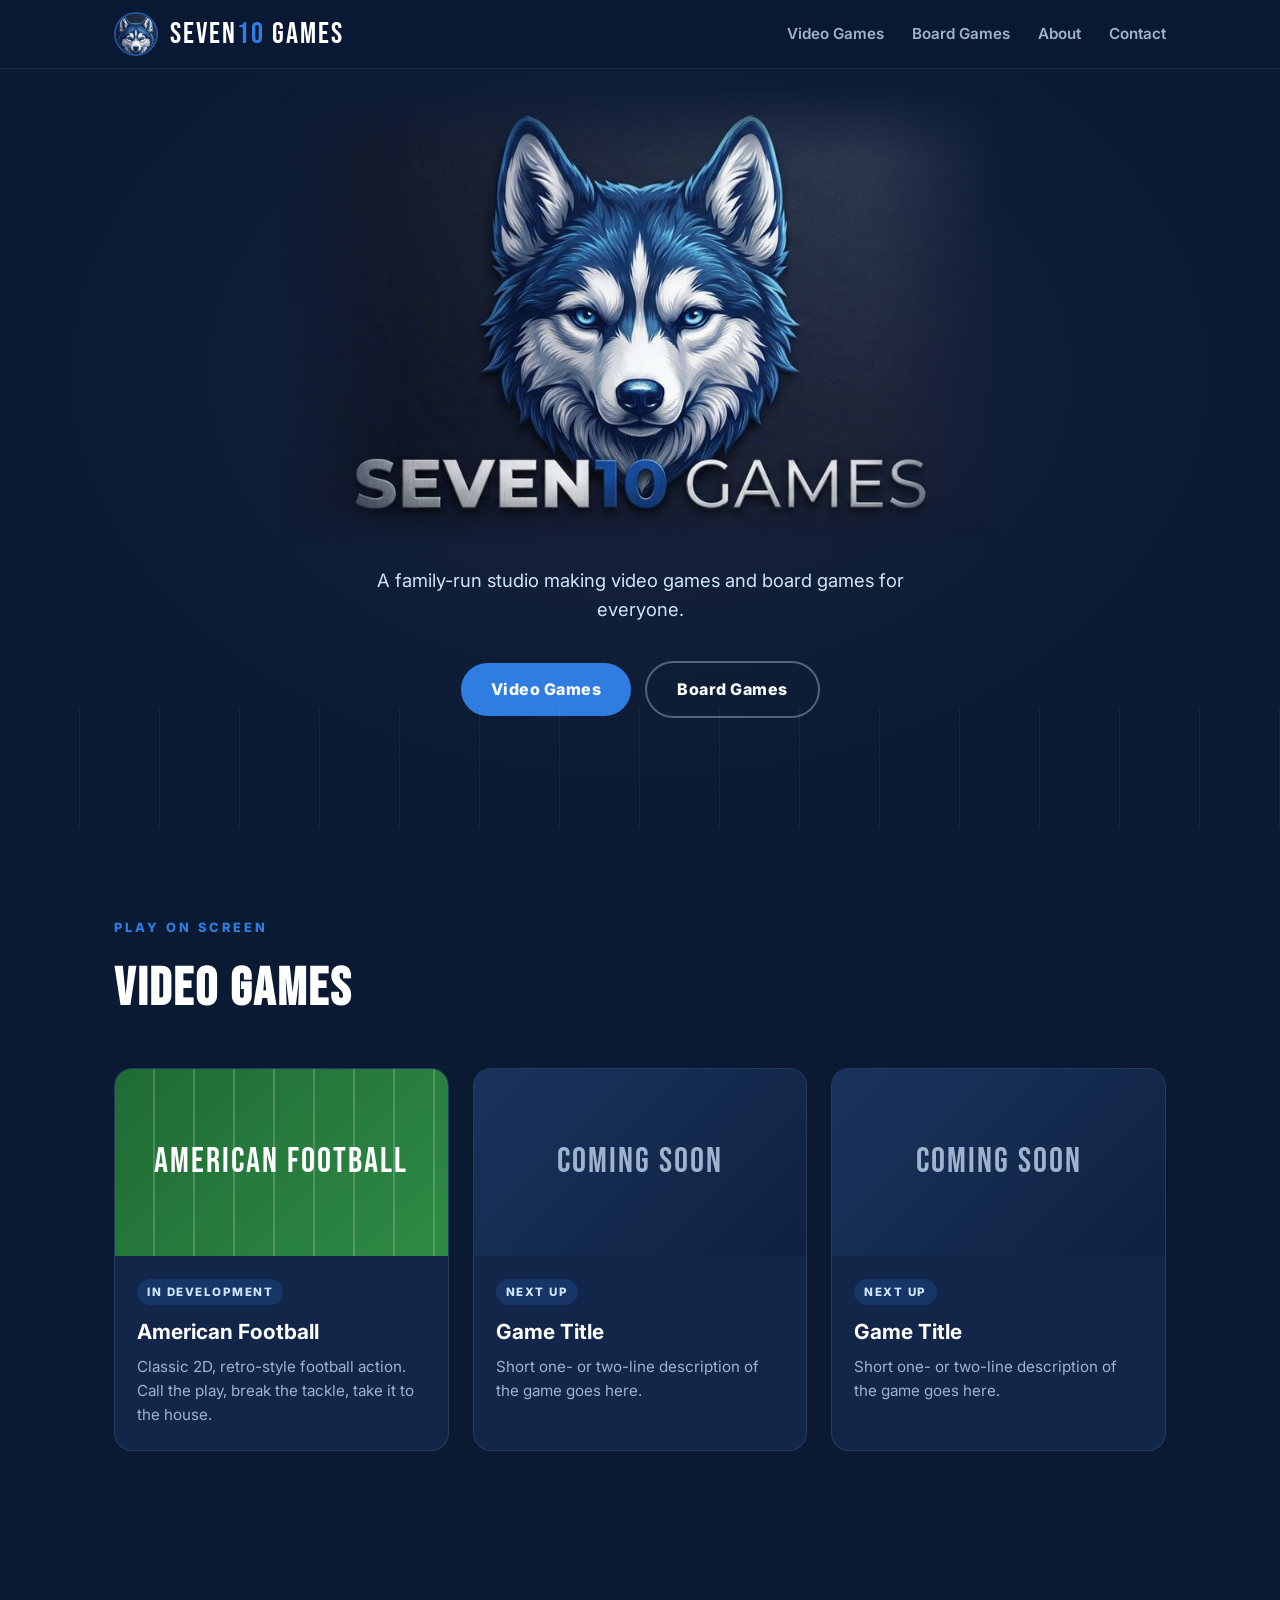
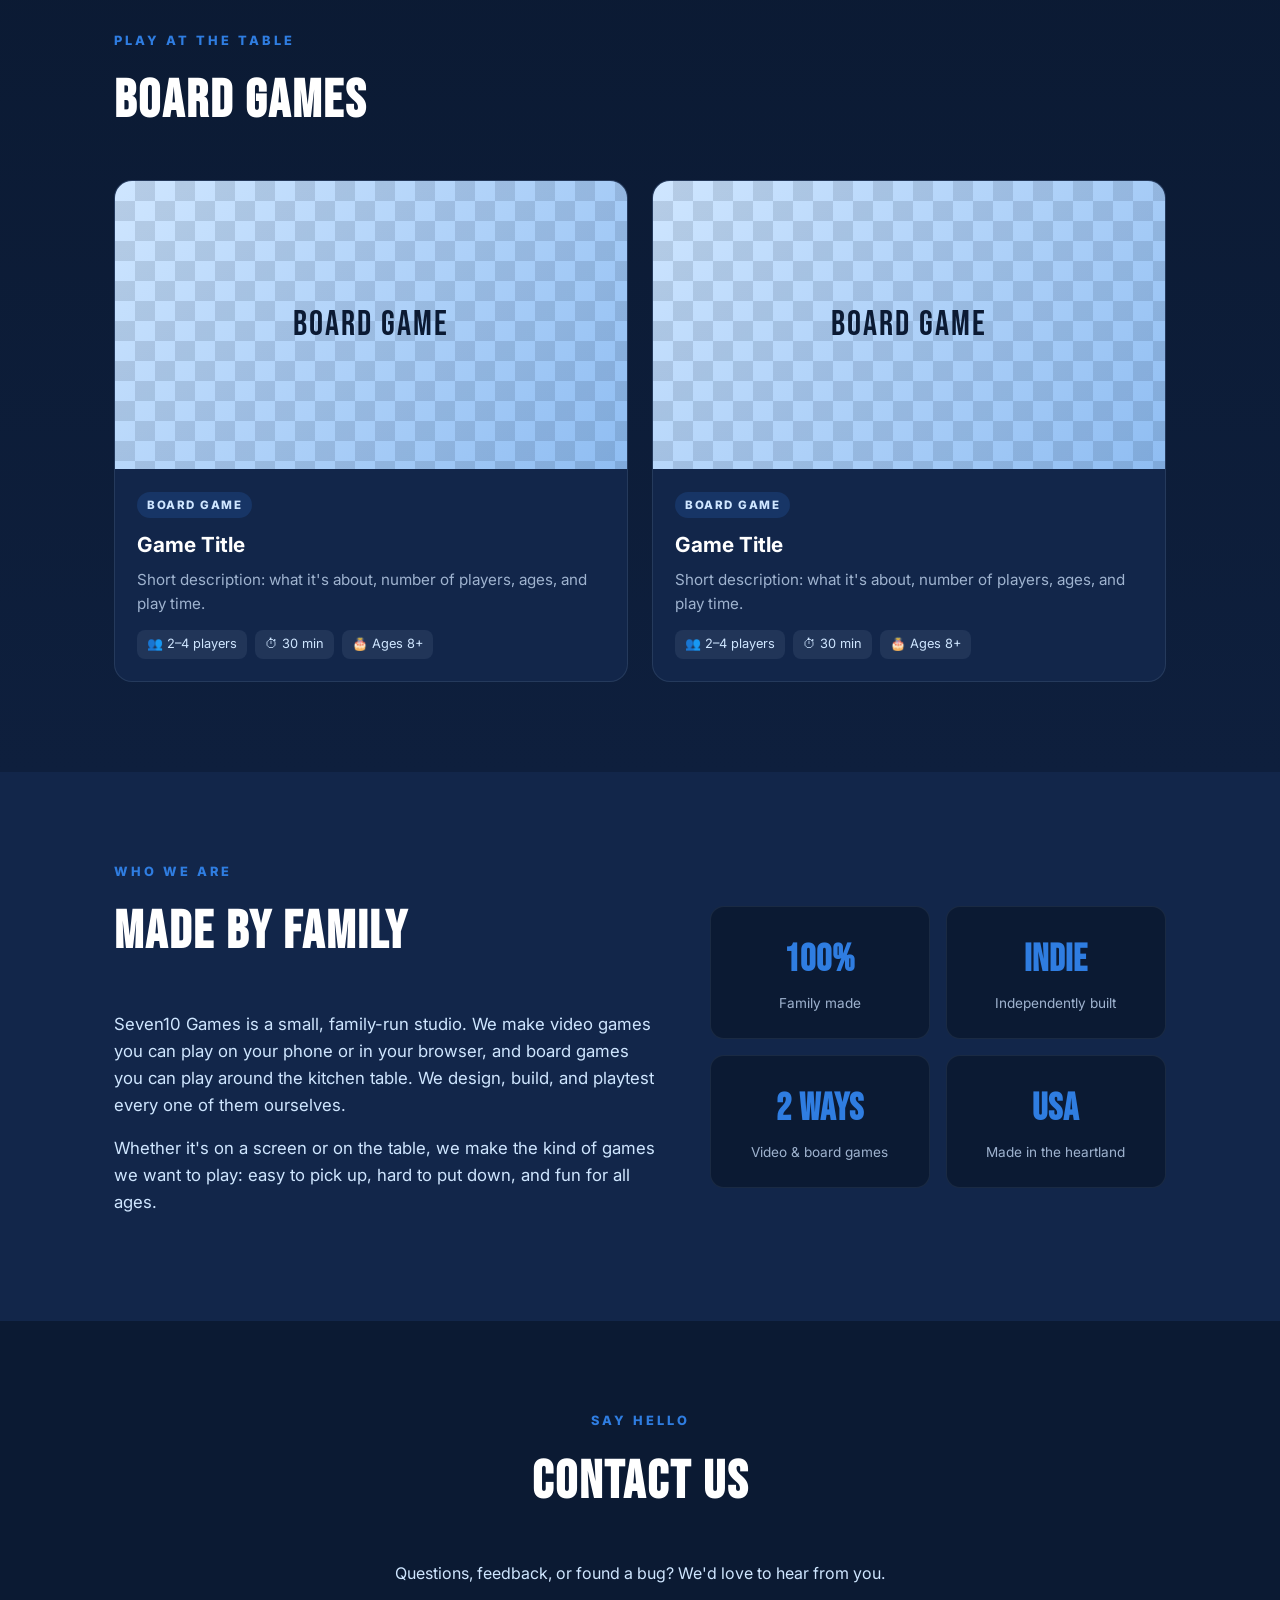
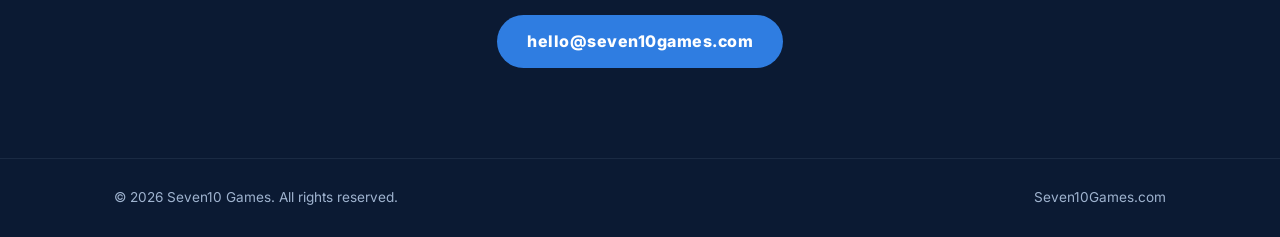
==== index.html @ 485b5476 "Add files via upload" ====
<!DOCTYPE html>
<html lang="en">
<head>
<meta charset="UTF-8">
<meta name="viewport" content="width=device-width, initial-scale=1.0">
<title>Seven10 Games — Family-Made Video Games &amp; Board Games</title>
<meta name="description" content="Seven10 Games is a family-run studio making video games and board games. Play our games and follow what we're building next.">
<link rel="icon" href="[data-uri]">
<link rel="preconnect" href="https://fonts.googleapis.com">
<link rel="preconnect" href="https://fonts.gstatic.com" crossorigin>
<link href="https://fonts.googleapis.com/css2?family=Bebas+Neue&family=Inter:wght@400;600;800&display=swap" rel="stylesheet">
<style>
  :root{
    --navy:#0b1a33;
    --navy-2:#12264a;
    --blue:#2f7de1;
    --ice:#cfe6ff;
    --white:#ffffff;
    --muted:#9fb3cf;
  }
  *{box-sizing:border-box;margin:0;padding:0}
  html{scroll-behavior:smooth}
  body{font-family:Inter,system-ui,sans-serif;background:var(--navy);color:var(--white);line-height:1.6}
  a{color:inherit;text-decoration:none}
  .wrap{max-width:1100px;margin:0 auto;padding:0 24px}

  /* Nav */
  header{position:sticky;top:0;z-index:10;background:rgba(11,26,51,.92);backdrop-filter:blur(8px);border-bottom:1px solid rgba(207,230,255,.08)}
  nav{display:flex;align-items:center;justify-content:space-between;height:68px}
  .brand{display:flex;align-items:center;gap:12px}
  .brand img{height:44px;width:44px;object-fit:cover;border-radius:50%;border:2px solid rgba(47,125,225,.6)}
  .wordmark{font-family:"Bebas Neue",sans-serif;font-size:1.9rem;letter-spacing:2px;line-height:1}
  .wordmark span{color:var(--blue)}
  .links{display:flex;gap:28px;font-weight:600;font-size:.95rem}
  .links a{color:var(--muted);transition:color .2s}
  .links a:hover{color:var(--white)}

  /* Hero */
  .hero{position:relative;overflow:hidden;padding:60px 0 110px;text-align:center;
    background:radial-gradient(ellipse at 50% 40%, #1b2440 0%, var(--navy) 65%)}
  .hero::after{content:"";position:absolute;inset:auto 0 0 0;height:120px;
    background:repeating-linear-gradient(90deg,transparent 0 79px,rgba(207,230,255,.06) 79px 80px)}
  .hero img.logo{width:min(720px,100%);height:auto;display:block;margin:-40px auto 0;-webkit-mask-image:linear-gradient(90deg,transparent,#000 18%,#000 82%,transparent),linear-gradient(180deg,transparent,#000 15%,#000 90%,transparent);mask-image:linear-gradient(90deg,transparent,#000 18%,#000 82%,transparent),linear-gradient(180deg,transparent,#000 15%,#000 90%,transparent);-webkit-mask-composite:source-in;mask-composite:intersect}
  .sr{position:absolute;width:1px;height:1px;overflow:hidden;clip:rect(0 0 0 0)}
  .hero h1{font-family:"Bebas Neue",sans-serif;font-size:clamp(3.2rem,9vw,6.5rem);letter-spacing:4px;line-height:.95}
  .hero h1 span{color:var(--blue)}
  .hero p{max-width:560px;margin:20px auto 36px;color:var(--ice);font-size:1.15rem}
  .btn{display:inline-block;padding:14px 30px;border-radius:999px;font-weight:800;letter-spacing:.5px;transition:transform .15s,background .2s}
  .btn-primary{background:var(--blue);color:var(--white)}
  .btn-primary:hover{transform:translateY(-2px);background:#4a91ec}
  .btn-ghost{border:2px solid rgba(207,230,255,.35);margin-left:10px}
  .btn-ghost:hover{border-color:var(--ice)}

  /* Sections */
  section{padding:90px 0}
  .eyebrow{color:var(--blue);font-weight:800;letter-spacing:3px;font-size:.8rem;text-transform:uppercase}
  h2{font-family:"Bebas Neue",sans-serif;font-size:clamp(2.4rem,5vw,3.4rem);letter-spacing:2px;margin:6px 0 36px}

  /* Games */
  .grid{display:grid;grid-template-columns:repeat(auto-fit,minmax(300px,1fr));gap:24px}
  .card{background:var(--navy-2);border:1px solid rgba(207,230,255,.1);border-radius:18px;overflow:hidden;transition:transform .2s,border-color .2s}
  .card:hover{transform:translateY(-4px);border-color:rgba(47,125,225,.6)}
  .thumb{aspect-ratio:16/9;display:flex;align-items:center;justify-content:center;font-family:"Bebas Neue",sans-serif;font-size:2.2rem;letter-spacing:2px}
  .thumb.football{background:
      repeating-linear-gradient(90deg,transparent 0 38px,rgba(255,255,255,.18) 38px 40px),
      linear-gradient(135deg,#1f6b34,#2e8b45)}
  .thumb.soon{background:linear-gradient(135deg,#1a335e,#0f2140);color:var(--muted)}
  .card-body{padding:22px}
  .tag{display:inline-block;font-size:.72rem;font-weight:800;letter-spacing:1.5px;text-transform:uppercase;padding:4px 10px;border-radius:999px;background:rgba(47,125,225,.18);color:var(--ice);margin-bottom:10px}
  .card h3{font-size:1.3rem;margin-bottom:6px}
  .card p{color:var(--muted);font-size:.95rem}

  /* About */
  .about{background:var(--navy-2)}
  .board{background:linear-gradient(180deg,var(--navy),#0e1f3d)}
  .thumb.board-thumb{color:var(--navy);background:
      linear-gradient(45deg,rgba(11,26,51,.12) 25%,transparent 25%,transparent 75%,rgba(11,26,51,.12) 75%),
      linear-gradient(45deg,rgba(11,26,51,.12) 25%,transparent 25%,transparent 75%,rgba(11,26,51,.12) 75%),
      linear-gradient(135deg,#cfe6ff,#8fbdf2);background-size:40px 40px,40px 40px,auto;background-position:0 0,20px 20px,0 0}
  .meta{display:flex;flex-wrap:wrap;gap:8px;margin-top:14px}
  .meta span{font-size:.8rem;color:var(--ice);background:rgba(207,230,255,.08);padding:4px 10px;border-radius:8px}
  .about-inner{display:grid;grid-template-columns:1.2fr 1fr;gap:48px;align-items:center}
  .about p{color:var(--ice);margin-bottom:16px;font-size:1.05rem}
  .stats{display:grid;grid-template-columns:1fr 1fr;gap:16px}
  .stat{background:var(--navy);border-radius:14px;padding:22px;text-align:center;border:1px solid rgba(207,230,255,.08)}
  .stat b{display:block;font-family:"Bebas Neue",sans-serif;font-size:2.4rem;color:var(--blue);letter-spacing:1px}
  .stat span{color:var(--muted);font-size:.85rem}

  /* Contact */
  .contact{text-align:center}
  .contact p{color:var(--ice);max-width:520px;margin:0 auto 28px}

  footer{border-top:1px solid rgba(207,230,255,.08);padding:28px 0;color:var(--muted);font-size:.85rem}
  footer .wrap{display:flex;justify-content:space-between;flex-wrap:wrap;gap:10px}

  @media (max-width:760px){
    .links{display:none}
    .about-inner{grid-template-columns:1fr}
    .btn-ghost{margin:12px 0 0}
  }
</style>
</head>
<body>

<header>
  <nav class="wrap">
    <a href="#" class="brand">
<img src="[data-uri]" alt="Seven10 Games husky logo">
      <div class="wordmark">SEVEN<span>10</span> GAMES</div>
    </a>
    <div class="links">
      <a href="#games">Video Games</a>
      <a href="#board">Board Games</a>
      <a href="#about">About</a>
      <a href="#contact">Contact</a>
    </div>
  </nav>
</header>

<div class="hero">
  <div class="wrap">
    <img class="logo" src="[data-uri]" alt="Seven10 Games logo">
    <h1 class="sr">Seven10 Games</h1>
    <p>A family-run studio making video games and board games for everyone.</p>
    <a href="#games" class="btn btn-primary">Video Games</a>
    <a href="#board" class="btn btn-ghost">Board Games</a>
  </div>
</div>

<section id="games">
  <div class="wrap">
    <div class="eyebrow">Play on screen</div>
    <h2>Video Games</h2>
    <div class="grid">

      <a class="card" href="#">
        <div class="thumb football">AMERICAN FOOTBALL</div>
        <div class="card-body">
          <div class="tag">In Development</div>
          <h3>American Football</h3>
          <p>Classic 2D, retro-style football action. Call the play, break the tackle, take it to the house.</p>
        </div>
      </a>

      <div class="card">
        <div class="thumb soon">COMING SOON</div>
        <div class="card-body">
          <div class="tag">Next Up</div>
          <h3>Game Title</h3>
          <p>Short one- or two-line description of the game goes here.</p>
        </div>
      </div>

      <div class="card">
        <div class="thumb soon">COMING SOON</div>
        <div class="card-body">
          <div class="tag">Next Up</div>
          <h3>Game Title</h3>
          <p>Short one- or two-line description of the game goes here.</p>
        </div>
      </div>

    </div>
  </div>
</section>

<section id="board" class="board">
  <div class="wrap">
    <div class="eyebrow">Play at the table</div>
    <h2>Board Games</h2>
    <div class="grid">

      <div class="card">
        <div class="thumb board-thumb">BOARD GAME</div>
        <div class="card-body">
          <div class="tag">Board Game</div>
          <h3>Game Title</h3>
          <p>Short description: what it's about, number of players, ages, and play time.</p>
          <div class="meta"><span>👥 2–4 players</span><span>⏱ 30 min</span><span>🎂 Ages 8+</span></div>
        </div>
      </div>

      <div class="card">
        <div class="thumb board-thumb">BOARD GAME</div>
        <div class="card-body">
          <div class="tag">Board Game</div>
          <h3>Game Title</h3>
          <p>Short description: what it's about, number of players, ages, and play time.</p>
          <div class="meta"><span>👥 2–4 players</span><span>⏱ 30 min</span><span>🎂 Ages 8+</span></div>
        </div>
      </div>

    </div>
  </div>
</section>

<section id="about" class="about">
  <div class="wrap about-inner">
    <div>
      <div class="eyebrow">Who we are</div>
      <h2>Made by Family</h2>
      <p>Seven10 Games is a small, family-run studio. We make video games you can play on your phone or in your browser, and board games you can play around the kitchen table. We design, build, and playtest every one of them ourselves.</p>
      <p>Whether it's on a screen or on the table, we make the kind of games we want to play: easy to pick up, hard to put down, and fun for all ages.</p>
    </div>
    <div class="stats">
      <div class="stat"><b>100%</b><span>Family made</span></div>
      <div class="stat"><b>Indie</b><span>Independently built</span></div>
      <div class="stat"><b>2 Ways</b><span>Video &amp; board games</span></div>
      <div class="stat"><b>USA</b><span>Made in the heartland</span></div>
    </div>
  </div>
</section>

<section id="contact" class="contact">
  <div class="wrap">
    <div class="eyebrow">Say hello</div>
    <h2>Contact Us</h2>
    <p>Questions, feedback, or found a bug? We'd love to hear from you.</p>
    <!-- Replace with your real email address -->
    <a class="btn btn-primary" href="mailto:hello@seven10games.com">hello@seven10games.com</a>
  </div>
</section>

<footer>
  <div class="wrap">
    <span>© <span id="yr"></span> Seven10 Games. All rights reserved.</span>
    <span>Seven10Games.com</span>
  </div>
</footer>

<script>document.getElementById('yr').textContent=new Date().getFullYear();</script>
</body>
</html>
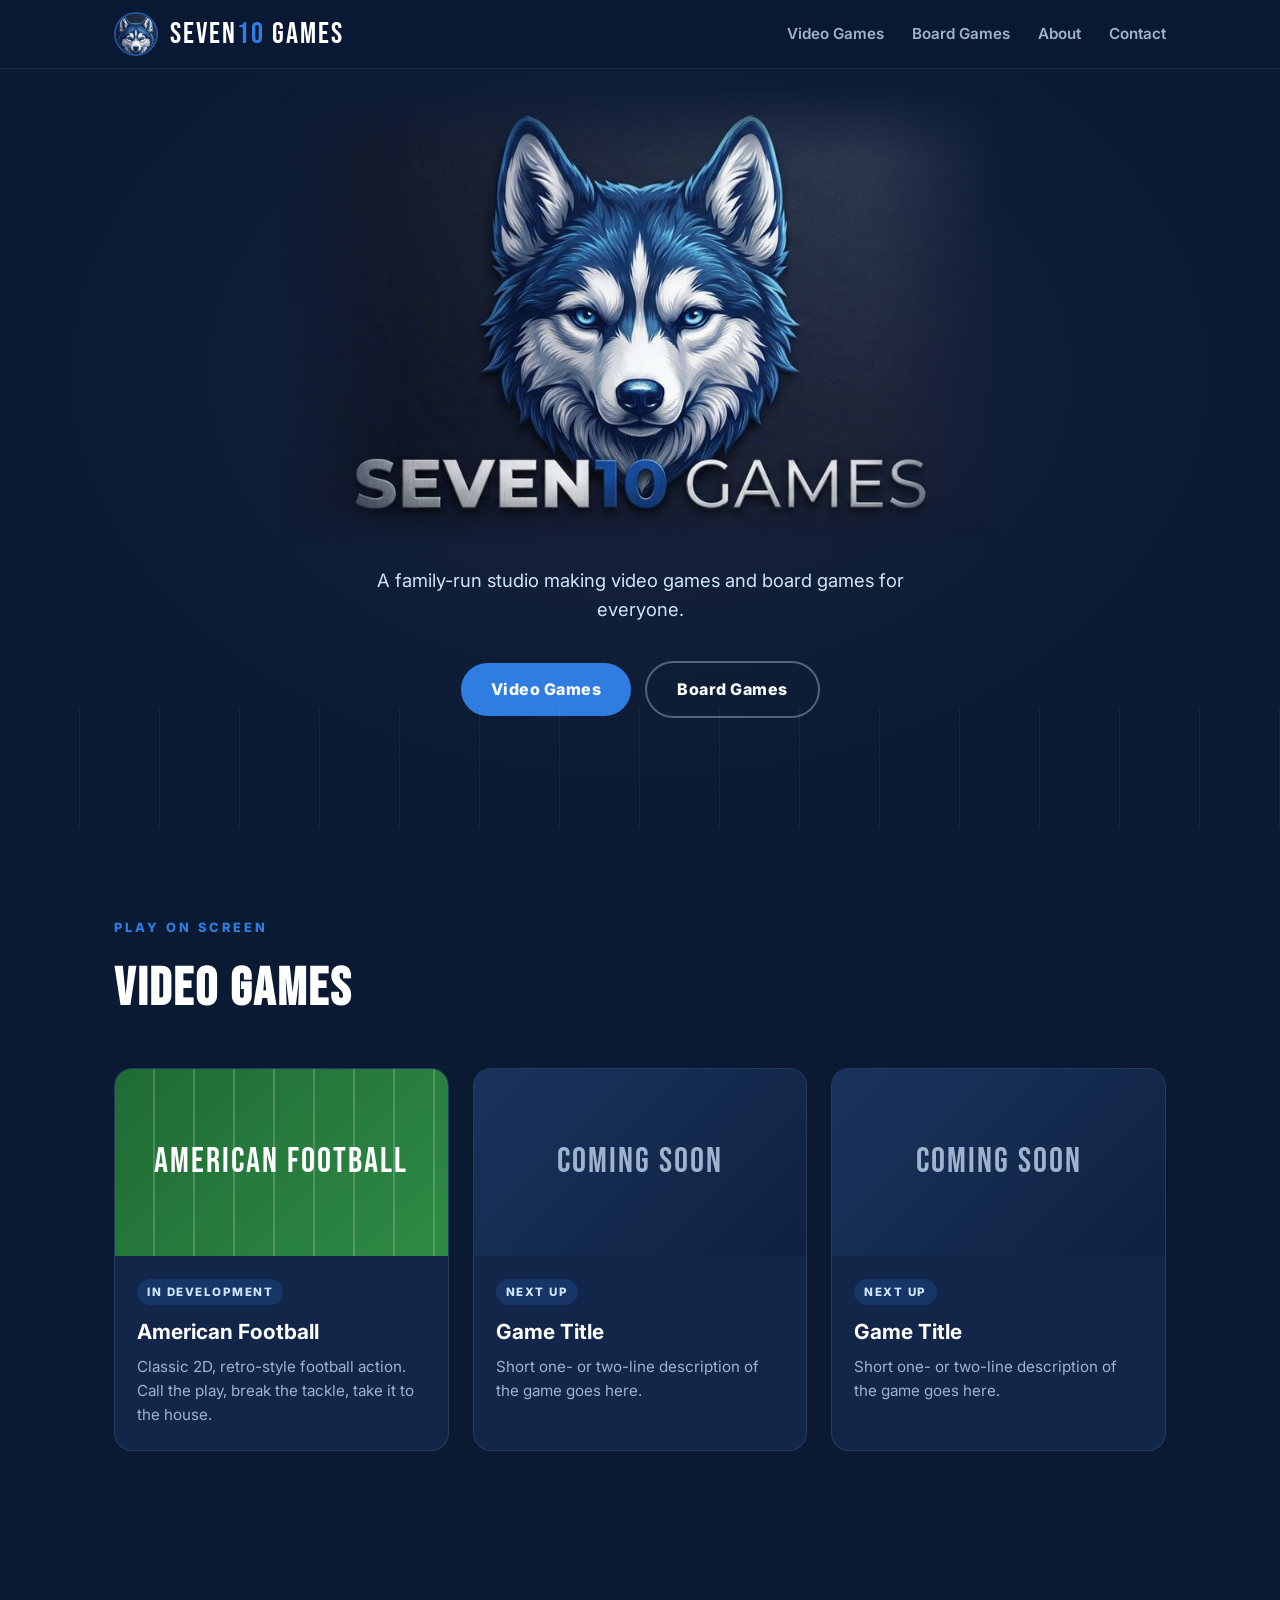
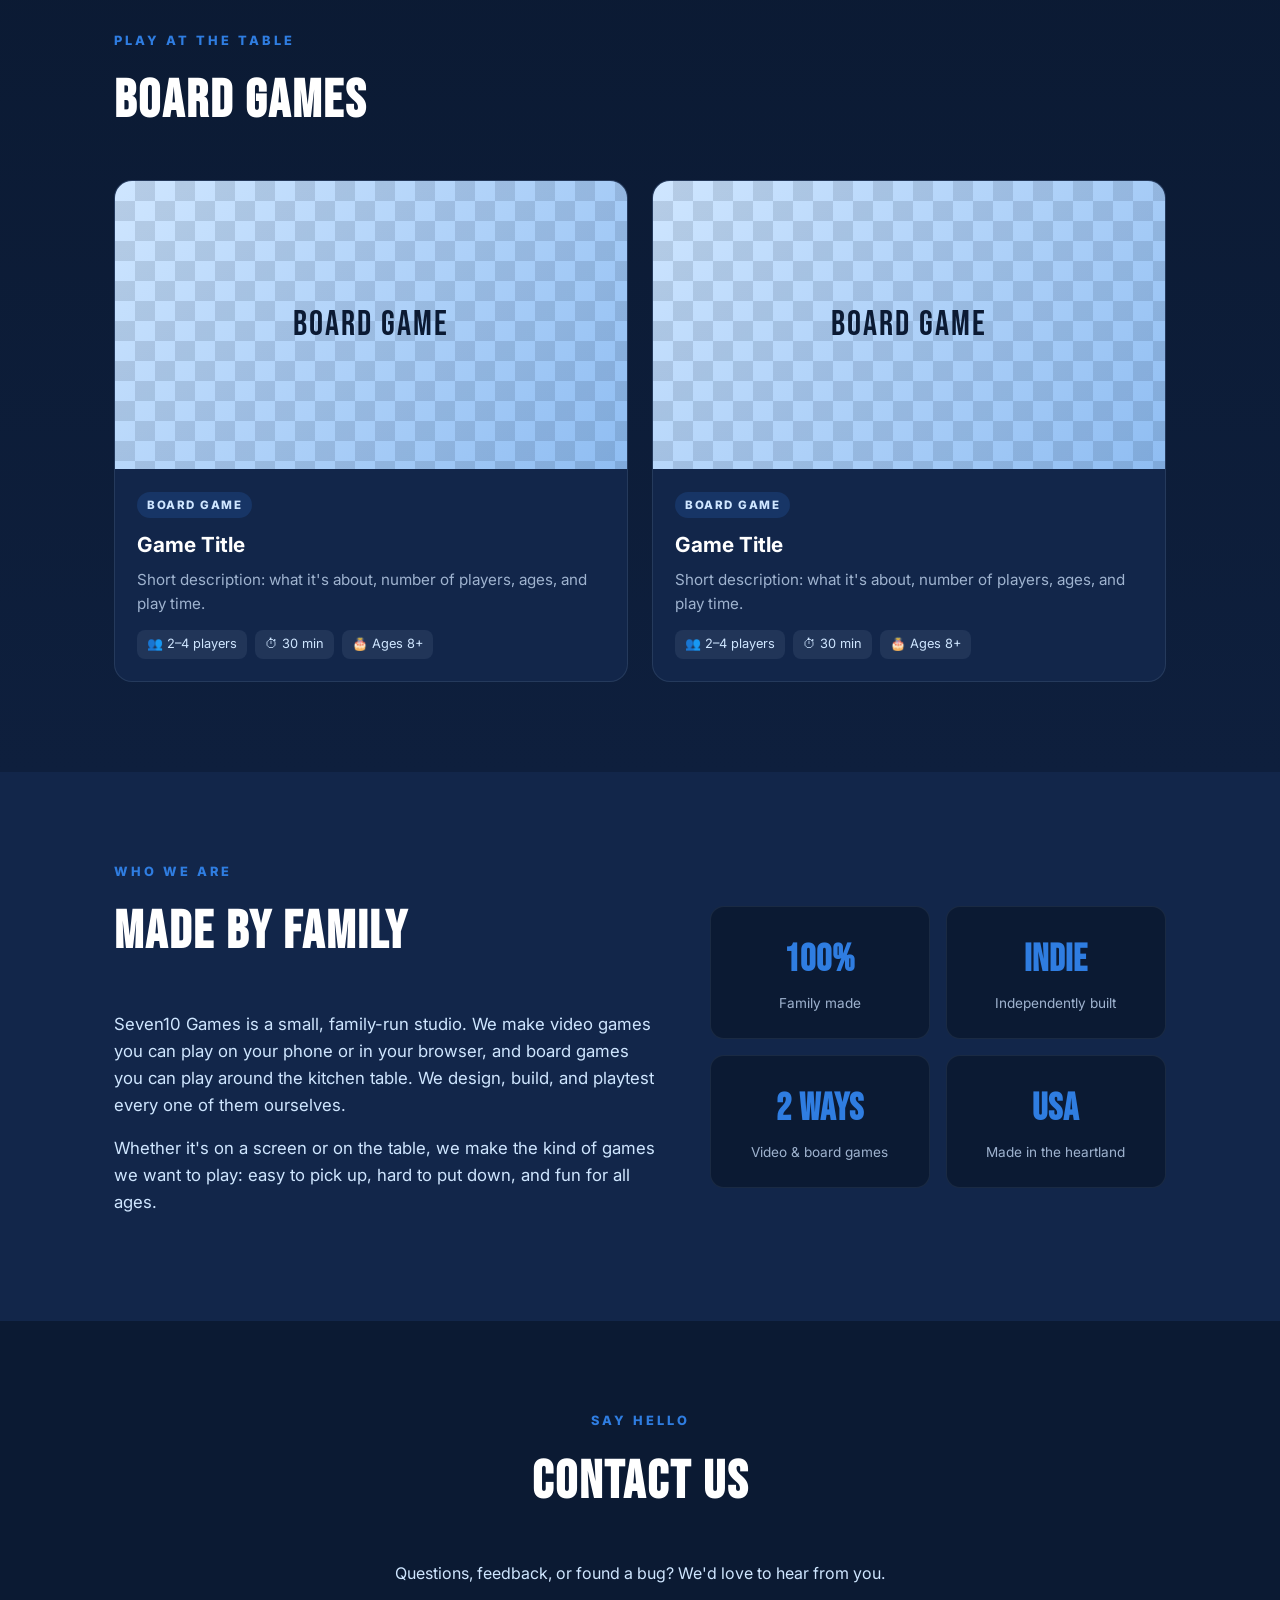
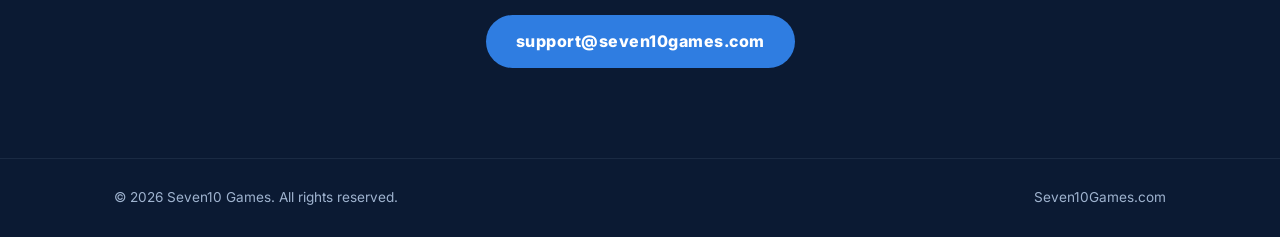
==== commit e9d57914: "index.html" ====
--- a/index.html
+++ b/index.html
@@ -217,7 +217,7 @@
     <h2>Contact Us</h2>
     <p>Questions, feedback, or found a bug? We'd love to hear from you.</p>
     <!-- Replace with your real email address -->
-    <a class="btn btn-primary" href="mailto:hello@seven10games.com">hello@seven10games.com</a>
+    <a class="btn btn-primary" href="mailto:support@seven10games.com">support@seven10games.com</a>
   </div>
 </section>
 
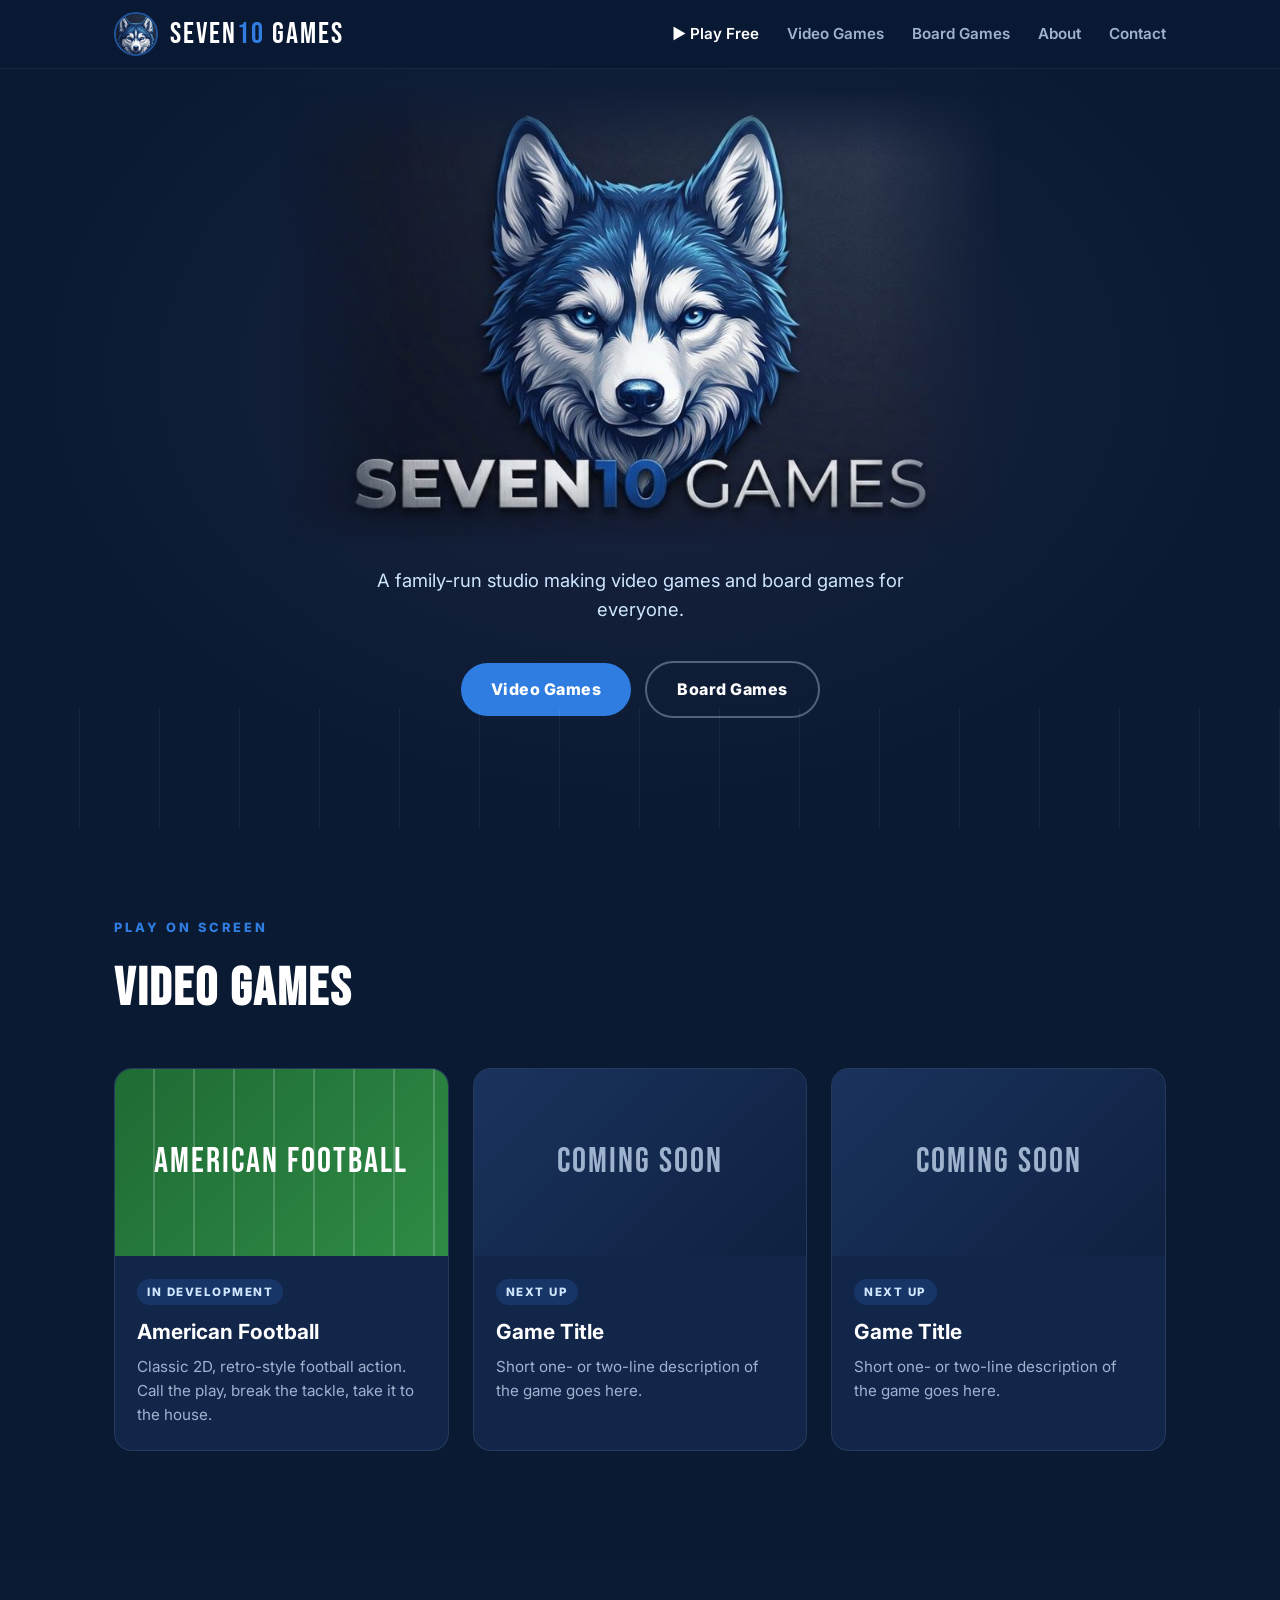
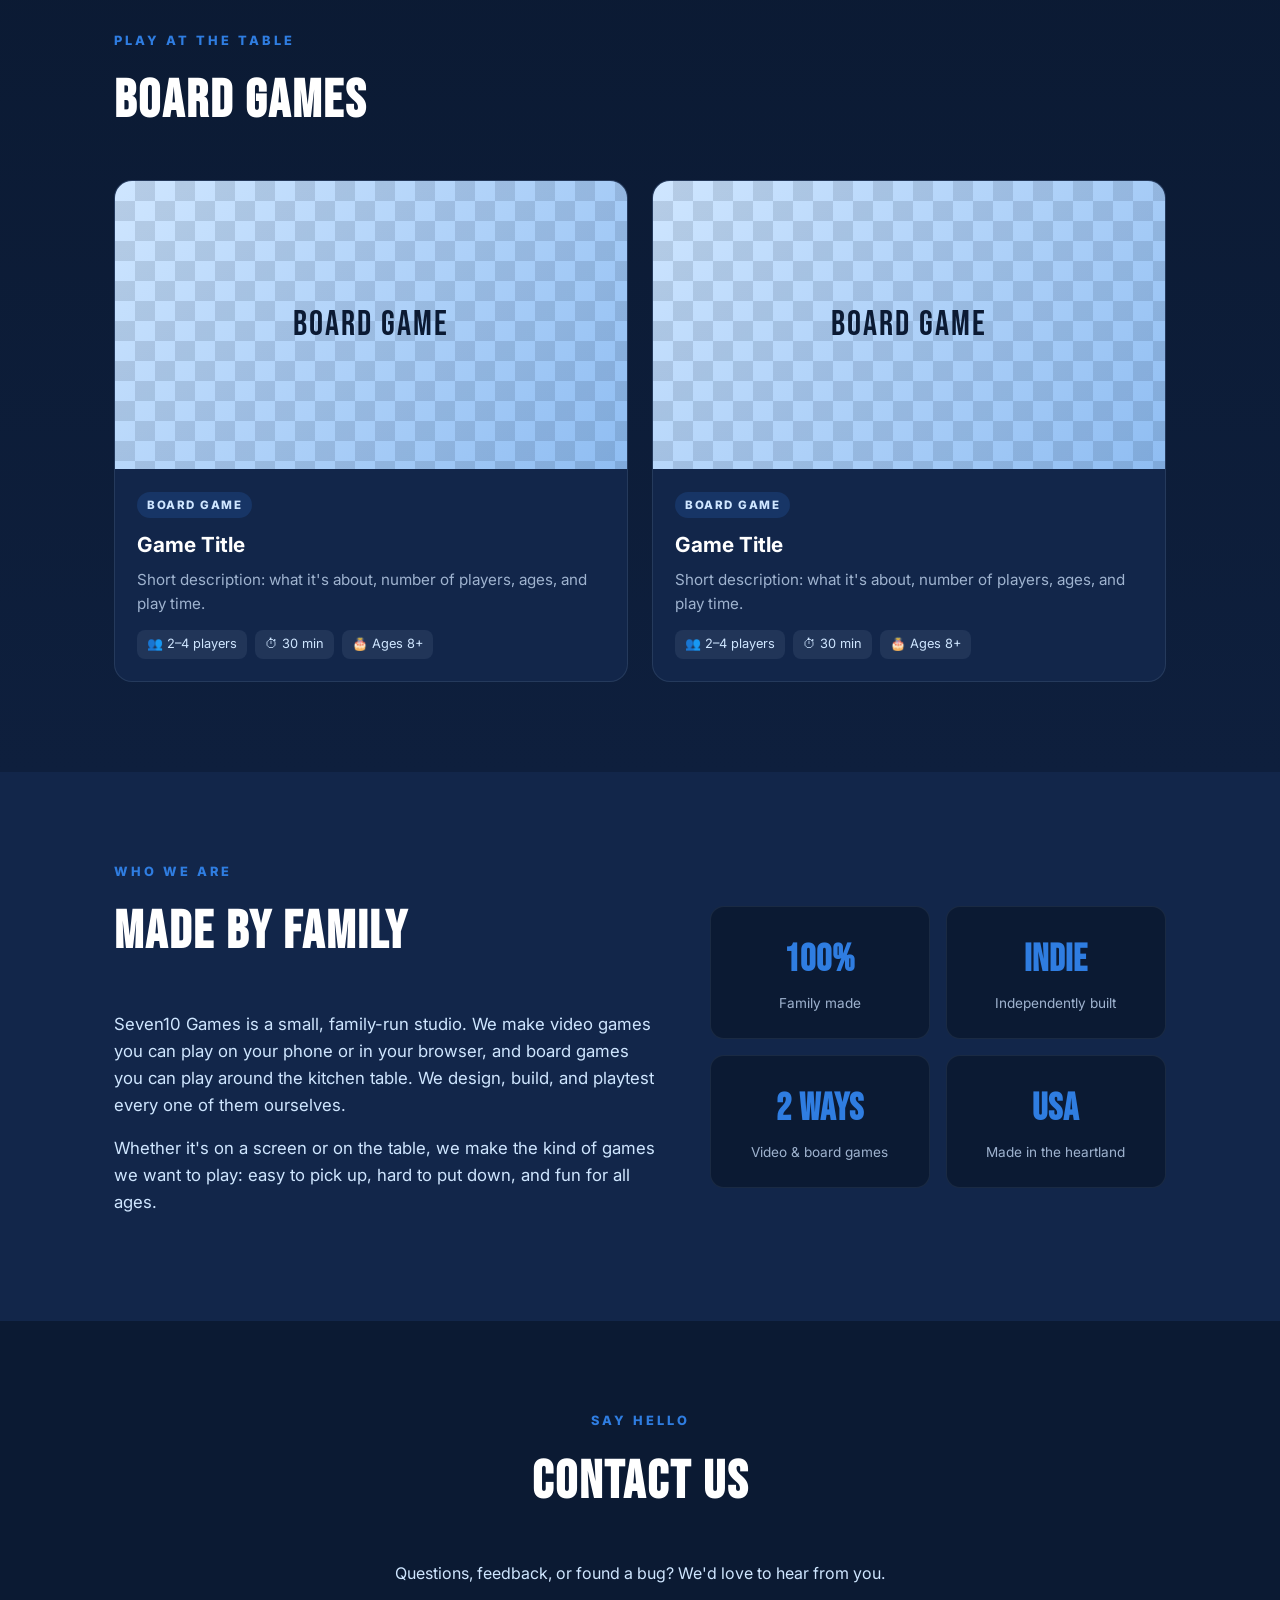
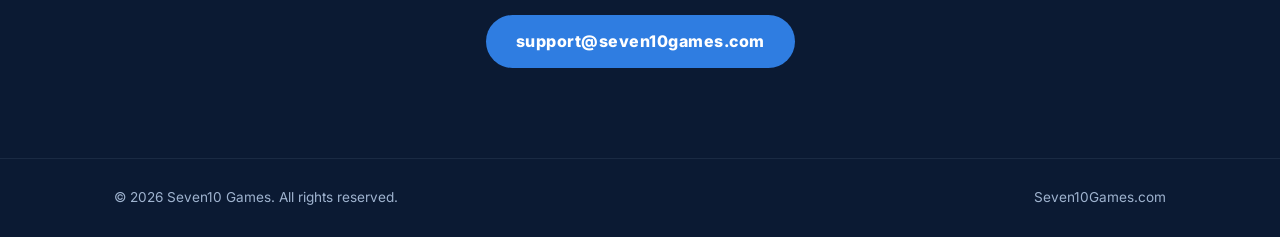
==== commit a93288ea: "Add files via upload" ====
--- a/index.html
+++ b/index.html
@@ -53,6 +53,7 @@
 
   /* Sections */
   section{padding:90px 0}
+  section[id]{scroll-margin-top:68px}
   .eyebrow{color:var(--blue);font-weight:800;letter-spacing:3px;font-size:.8rem;text-transform:uppercase}
   h2{font-family:"Bebas Neue",sans-serif;font-size:clamp(2.4rem,5vw,3.4rem);letter-spacing:2px;margin:6px 0 36px}
 
@@ -109,6 +110,7 @@
       <div class="wordmark">SEVEN<span>10</span> GAMES</div>
     </a>
     <div class="links">
+      <a href="/play/" style="color:var(--white)">▶ Play Free</a>
       <a href="#games">Video Games</a>
       <a href="#board">Board Games</a>
       <a href="#about">About</a>
@@ -229,5 +231,19 @@
 </footer>
 
 <script>document.getElementById('yr').textContent=new Date().getFullYear();</script>
+<script>
+  // Scroll to sections without adding #board, #games, etc. to the address bar
+  document.querySelectorAll('a[href^="#"]').forEach(function(link){
+    link.addEventListener('click', function(e){
+      e.preventDefault();
+      var id = link.getAttribute('href').slice(1);
+      var target = id ? document.getElementById(id) : null;
+      if (target) target.scrollIntoView({behavior:'smooth'});
+      else window.scrollTo({top:0, behavior:'smooth'});
+    });
+  });
+  // If someone arrives with a #section in the link, clean it up
+  if (location.hash) history.replaceState(null, '', location.pathname + location.search);
+</script>
 </body>
-</html>
+</html>
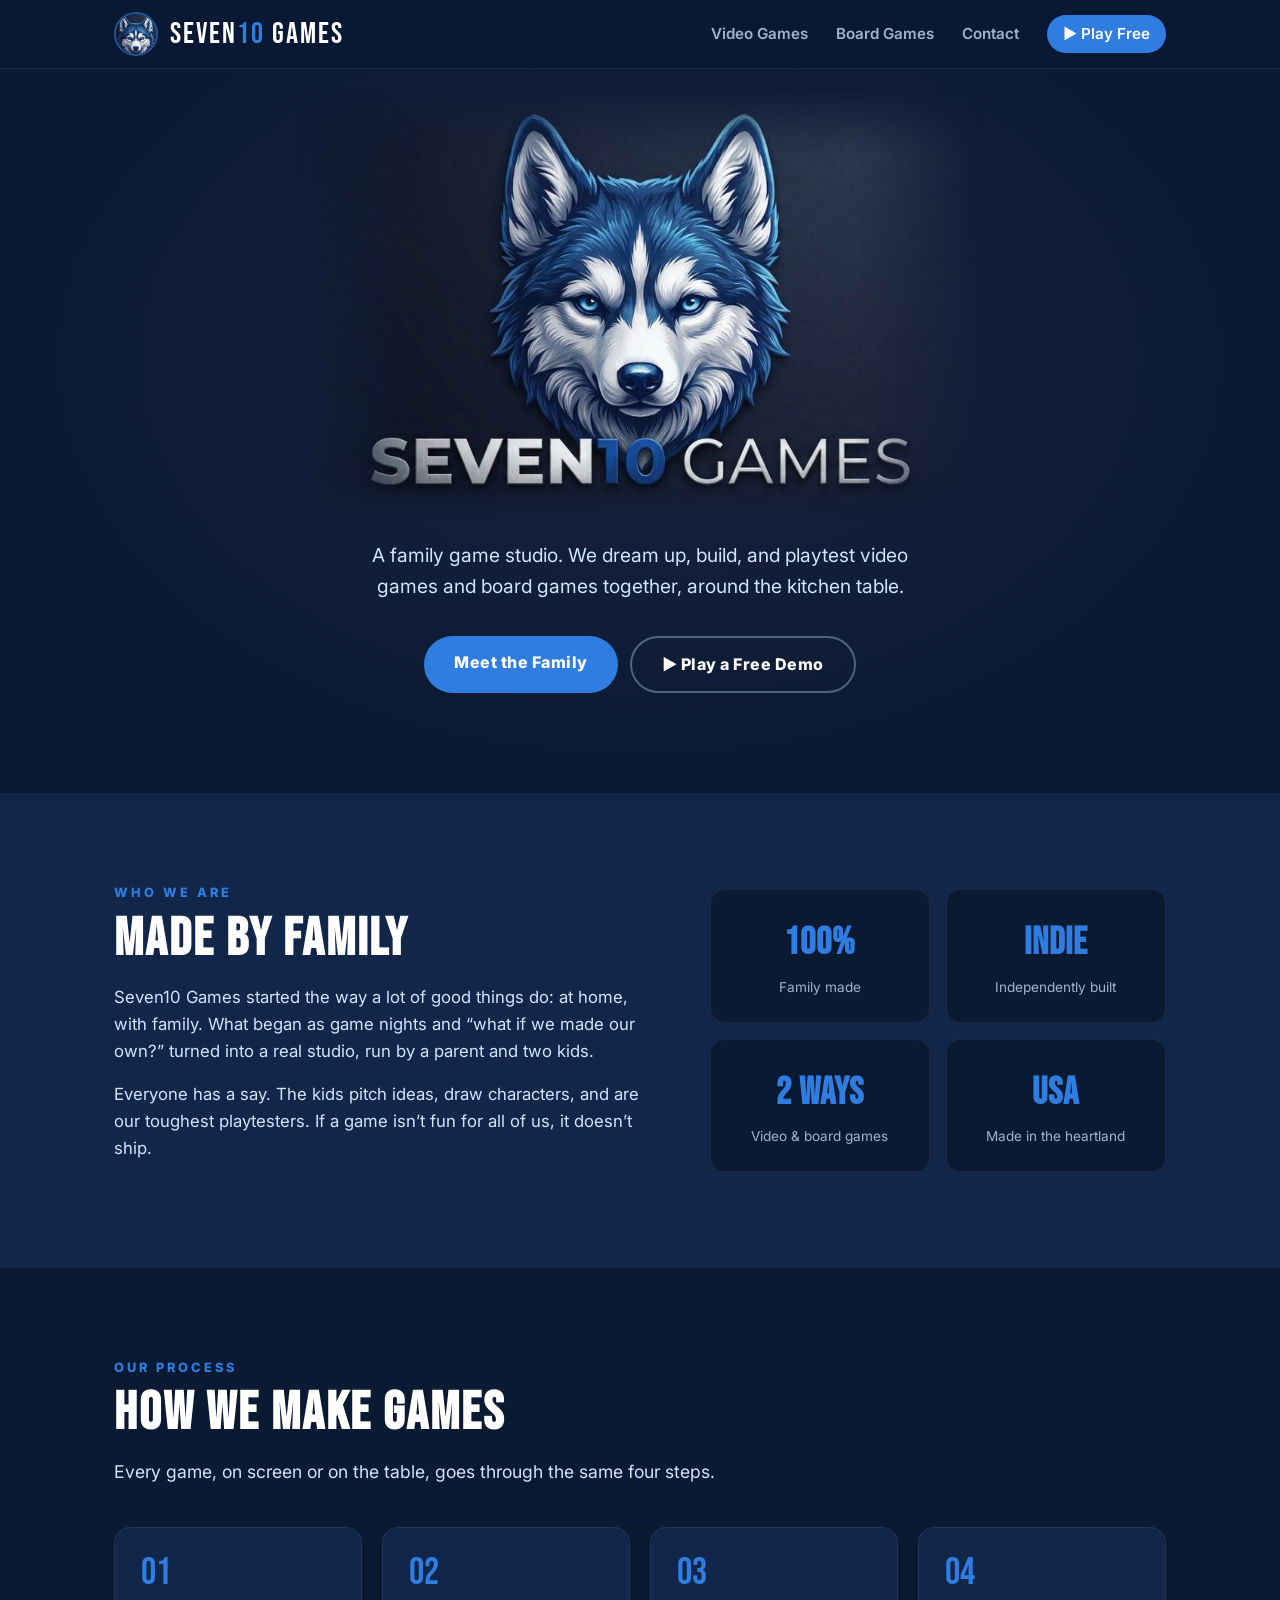
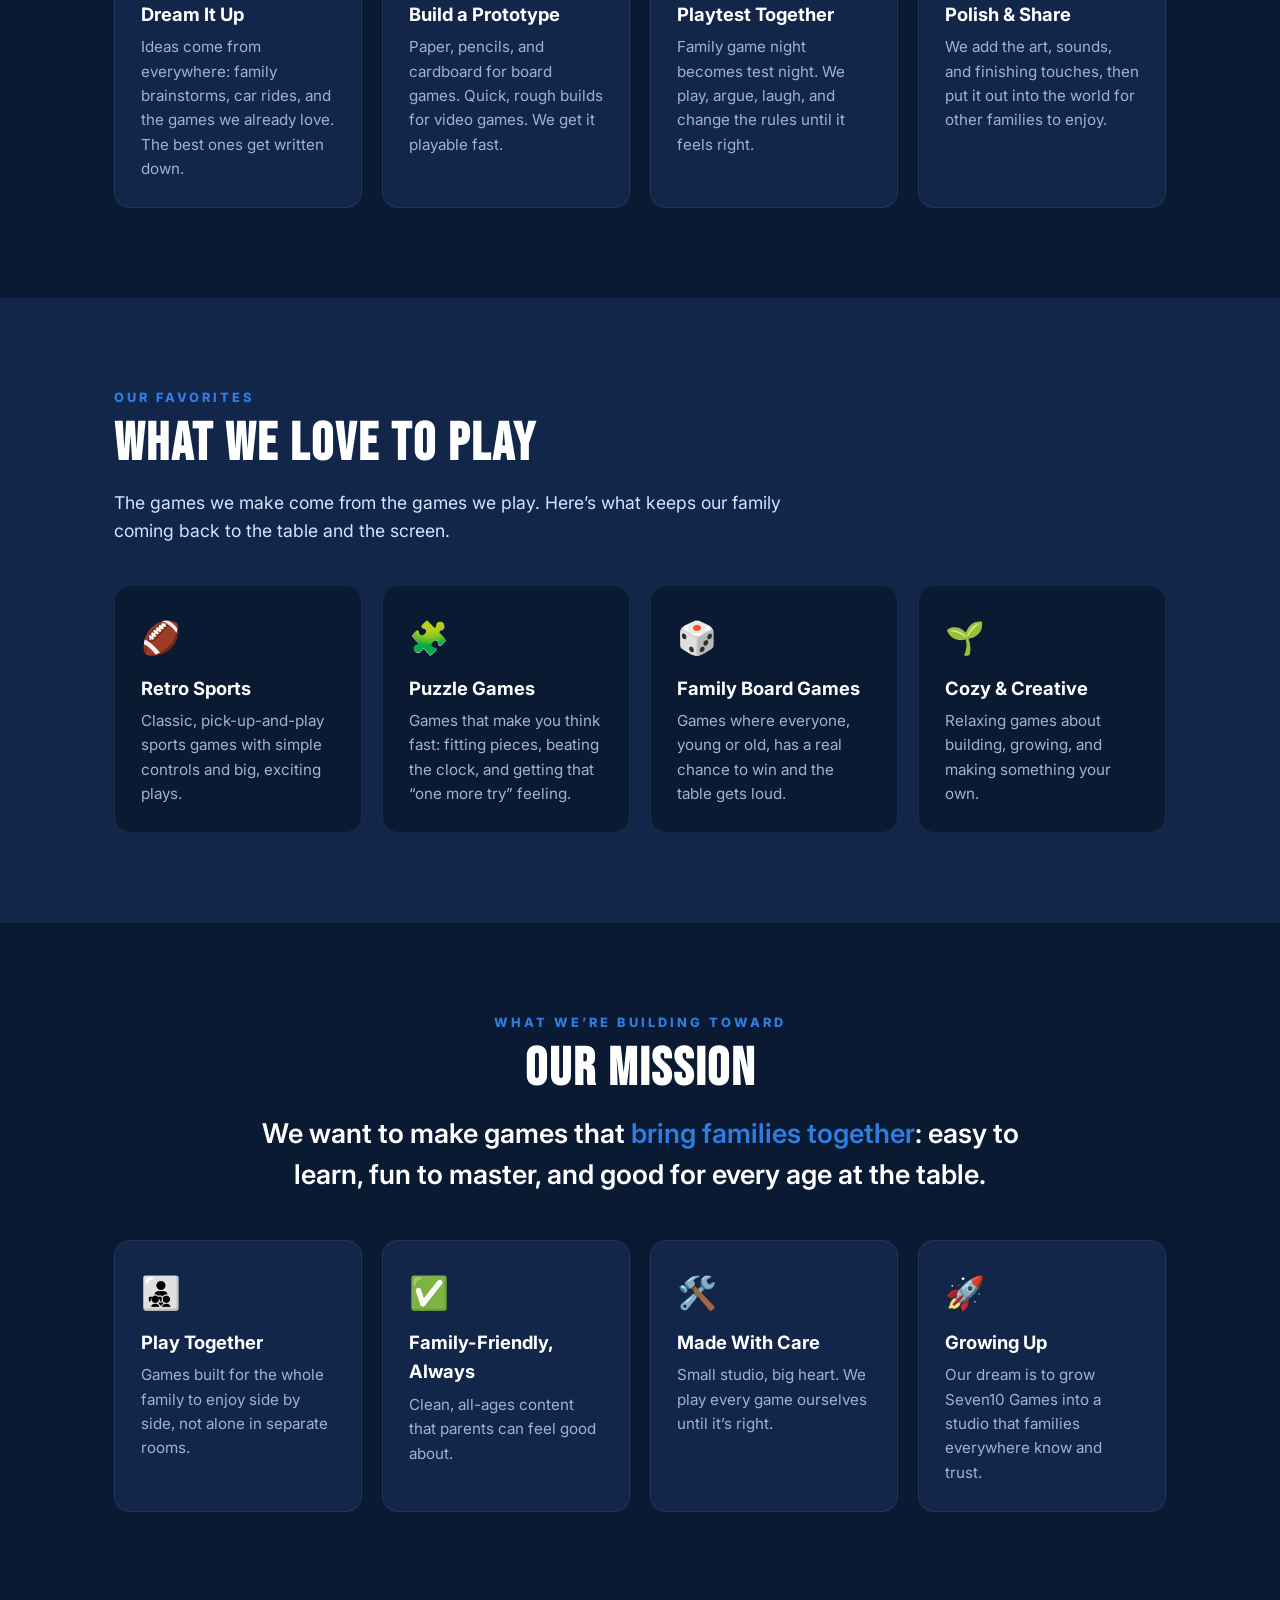
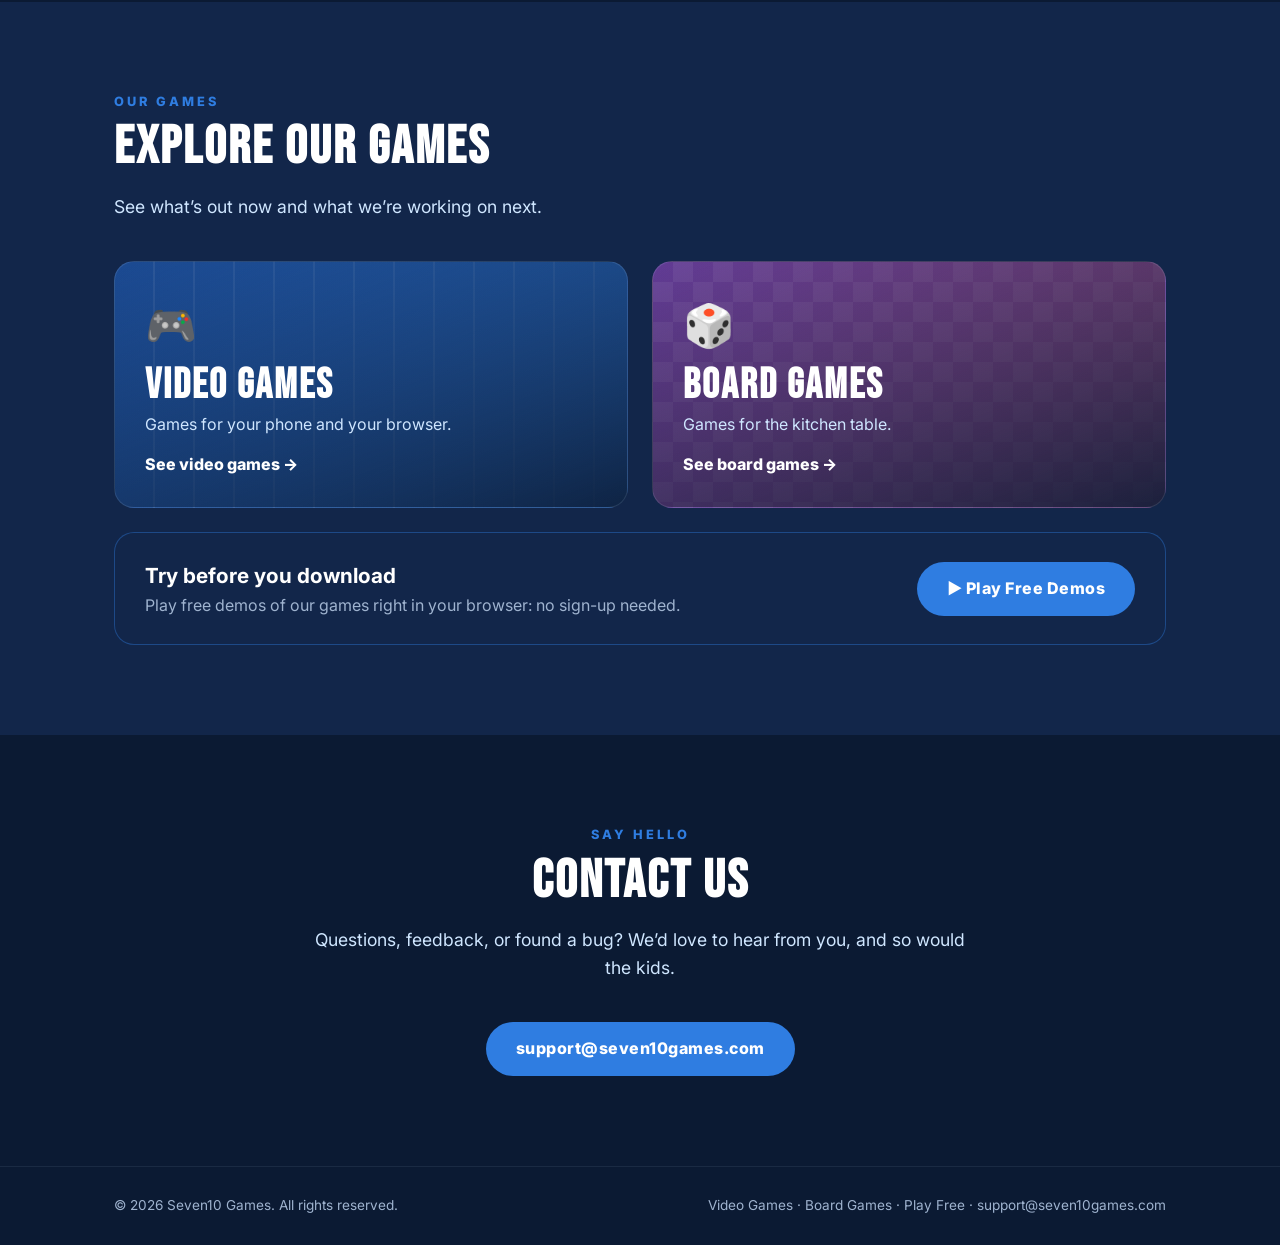
==== commit 3a4b3586: "Add files via upload" ====
--- a/index.html
+++ b/index.html
@@ -3,101 +3,54 @@
 <head>
 <meta charset="UTF-8">
 <meta name="viewport" content="width=device-width, initial-scale=1.0">
-<title>Seven10 Games — Family-Made Video Games &amp; Board Games</title>
-<meta name="description" content="Seven10 Games is a family-run studio making video games and board games. Play our games and follow what we're building next.">
-<link rel="icon" href="[data-uri]">
+<title>Seven10 Games — A Family Game Studio</title>
+<meta name="description" content="Seven10 Games is a family game studio making video games and board games together.">
+<link rel="icon" href="/assets/favicon.png">
 <link rel="preconnect" href="https://fonts.googleapis.com">
 <link rel="preconnect" href="https://fonts.gstatic.com" crossorigin>
 <link href="https://fonts.googleapis.com/css2?family=Bebas+Neue&family=Inter:wght@400;600;800&display=swap" rel="stylesheet">
+<link rel="stylesheet" href="/assets/site.css">
 <style>
-  :root{
-    --navy:#0b1a33;
-    --navy-2:#12264a;
-    --blue:#2f7de1;
-    --ice:#cfe6ff;
-    --white:#ffffff;
-    --muted:#9fb3cf;
-  }
-  *{box-sizing:border-box;margin:0;padding:0}
-  html{scroll-behavior:smooth}
-  body{font-family:Inter,system-ui,sans-serif;background:var(--navy);color:var(--white);line-height:1.6}
-  a{color:inherit;text-decoration:none}
-  .wrap{max-width:1100px;margin:0 auto;padding:0 24px}
-
-  /* Nav */
-  header{position:sticky;top:0;z-index:10;background:rgba(11,26,51,.92);backdrop-filter:blur(8px);border-bottom:1px solid rgba(207,230,255,.08)}
-  nav{display:flex;align-items:center;justify-content:space-between;height:68px}
-  .brand{display:flex;align-items:center;gap:12px}
-  .brand img{height:44px;width:44px;object-fit:cover;border-radius:50%;border:2px solid rgba(47,125,225,.6)}
-  .wordmark{font-family:"Bebas Neue",sans-serif;font-size:1.9rem;letter-spacing:2px;line-height:1}
-  .wordmark span{color:var(--blue)}
-  .links{display:flex;gap:28px;font-weight:600;font-size:.95rem}
-  .links a{color:var(--muted);transition:color .2s}
-  .links a:hover{color:var(--white)}
-
-  /* Hero */
-  .hero{position:relative;overflow:hidden;padding:60px 0 110px;text-align:center;
-    background:radial-gradient(ellipse at 50% 40%, #1b2440 0%, var(--navy) 65%)}
-  .hero::after{content:"";position:absolute;inset:auto 0 0 0;height:120px;
-    background:repeating-linear-gradient(90deg,transparent 0 79px,rgba(207,230,255,.06) 79px 80px)}
-  .hero img.logo{width:min(720px,100%);height:auto;display:block;margin:-40px auto 0;-webkit-mask-image:linear-gradient(90deg,transparent,#000 18%,#000 82%,transparent),linear-gradient(180deg,transparent,#000 15%,#000 90%,transparent);mask-image:linear-gradient(90deg,transparent,#000 18%,#000 82%,transparent),linear-gradient(180deg,transparent,#000 15%,#000 90%,transparent);-webkit-mask-composite:source-in;mask-composite:intersect}
-  .sr{position:absolute;width:1px;height:1px;overflow:hidden;clip:rect(0 0 0 0)}
-  .hero h1{font-family:"Bebas Neue",sans-serif;font-size:clamp(3.2rem,9vw,6.5rem);letter-spacing:4px;line-height:.95}
-  .hero h1 span{color:var(--blue)}
-  .hero p{max-width:560px;margin:20px auto 36px;color:var(--ice);font-size:1.15rem}
-  .btn{display:inline-block;padding:14px 30px;border-radius:999px;font-weight:800;letter-spacing:.5px;transition:transform .15s,background .2s}
-  .btn-primary{background:var(--blue);color:var(--white)}
-  .btn-primary:hover{transform:translateY(-2px);background:#4a91ec}
-  .btn-ghost{border:2px solid rgba(207,230,255,.35);margin-left:10px}
-  .btn-ghost:hover{border-color:var(--ice)}
-
-  /* Sections */
-  section{padding:90px 0}
-  section[id]{scroll-margin-top:68px}
-  .eyebrow{color:var(--blue);font-weight:800;letter-spacing:3px;font-size:.8rem;text-transform:uppercase}
-  h2{font-family:"Bebas Neue",sans-serif;font-size:clamp(2.4rem,5vw,3.4rem);letter-spacing:2px;margin:6px 0 36px}
-
-  /* Games */
-  .grid{display:grid;grid-template-columns:repeat(auto-fit,minmax(300px,1fr));gap:24px}
-  .card{background:var(--navy-2);border:1px solid rgba(207,230,255,.1);border-radius:18px;overflow:hidden;transition:transform .2s,border-color .2s}
-  .card:hover{transform:translateY(-4px);border-color:rgba(47,125,225,.6)}
-  .thumb{aspect-ratio:16/9;display:flex;align-items:center;justify-content:center;font-family:"Bebas Neue",sans-serif;font-size:2.2rem;letter-spacing:2px}
-  .thumb.football{background:
-      repeating-linear-gradient(90deg,transparent 0 38px,rgba(255,255,255,.18) 38px 40px),
-      linear-gradient(135deg,#1f6b34,#2e8b45)}
-  .thumb.soon{background:linear-gradient(135deg,#1a335e,#0f2140);color:var(--muted)}
-  .card-body{padding:22px}
-  .tag{display:inline-block;font-size:.72rem;font-weight:800;letter-spacing:1.5px;text-transform:uppercase;padding:4px 10px;border-radius:999px;background:rgba(47,125,225,.18);color:var(--ice);margin-bottom:10px}
-  .card h3{font-size:1.3rem;margin-bottom:6px}
-  .card p{color:var(--muted);font-size:.95rem}
-
-  /* About */
-  .about{background:var(--navy-2)}
-  .board{background:linear-gradient(180deg,var(--navy),#0e1f3d)}
-  .thumb.board-thumb{color:var(--navy);background:
-      linear-gradient(45deg,rgba(11,26,51,.12) 25%,transparent 25%,transparent 75%,rgba(11,26,51,.12) 75%),
-      linear-gradient(45deg,rgba(11,26,51,.12) 25%,transparent 25%,transparent 75%,rgba(11,26,51,.12) 75%),
-      linear-gradient(135deg,#cfe6ff,#8fbdf2);background-size:40px 40px,40px 40px,auto;background-position:0 0,20px 20px,0 0}
-  .meta{display:flex;flex-wrap:wrap;gap:8px;margin-top:14px}
-  .meta span{font-size:.8rem;color:var(--ice);background:rgba(207,230,255,.08);padding:4px 10px;border-radius:8px}
-  .about-inner{display:grid;grid-template-columns:1.2fr 1fr;gap:48px;align-items:center}
-  .about p{color:var(--ice);margin-bottom:16px;font-size:1.05rem}
+  /* Homepage-only styles */
+  .hero{position:relative;overflow:hidden;padding:50px 0 100px;text-align:center;
+    background:radial-gradient(ellipse at 50% 40%,#1b2440 0%,var(--navy) 65%)}
+  .hero img.logo{width:min(680px,100%);height:auto;display:block;margin:-30px auto 0;
+    -webkit-mask-image:linear-gradient(90deg,transparent,#000 18%,#000 82%,transparent),linear-gradient(180deg,transparent,#000 15%,#000 90%,transparent);
+    mask-image:linear-gradient(90deg,transparent,#000 18%,#000 82%,transparent),linear-gradient(180deg,transparent,#000 15%,#000 90%,transparent);
+    -webkit-mask-composite:source-in;mask-composite:intersect}
+  .hero h1{position:absolute;width:1px;height:1px;overflow:hidden;clip:rect(0 0 0 0)}
+  .hero p{max-width:600px;margin:20px auto 34px;color:var(--ice);font-size:1.2rem}
+  .hero .btn-row{justify-content:center}
+
+  .story{display:grid;grid-template-columns:1.2fr 1fr;gap:48px;align-items:center}
+  .story p{color:var(--ice);font-size:1.05rem;margin-bottom:16px}
   .stats{display:grid;grid-template-columns:1fr 1fr;gap:16px}
   .stat{background:var(--navy);border-radius:14px;padding:22px;text-align:center;border:1px solid rgba(207,230,255,.08)}
   .stat b{display:block;font-family:"Bebas Neue",sans-serif;font-size:2.4rem;color:var(--blue);letter-spacing:1px}
   .stat span{color:var(--muted);font-size:.85rem}
 
-  /* Contact */
-  .contact{text-align:center}
-  .contact p{color:var(--ice);max-width:520px;margin:0 auto 28px}
-
-  footer{border-top:1px solid rgba(207,230,255,.08);padding:28px 0;color:var(--muted);font-size:.85rem}
-  footer .wrap{display:flex;justify-content:space-between;flex-wrap:wrap;gap:10px}
+  .mission{max-width:820px;margin:0 auto 44px;text-align:center;font-size:clamp(1.3rem,3vw,1.7rem);line-height:1.5;color:var(--white);font-weight:600}
+  .mission span{color:var(--blue)}
+
+  .explore{display:grid;grid-template-columns:1fr 1fr;gap:24px}
+  .explore a{position:relative;border-radius:20px;overflow:hidden;min-height:240px;display:flex;flex-direction:column;justify-content:flex-end;padding:30px;border:1px solid rgba(207,230,255,.12);transition:transform .2s,border-color .2s}
+  .explore a:hover{transform:translateY(-4px);border-color:rgba(47,125,225,.7)}
+  .explore .v{background:linear-gradient(160deg,rgba(11,26,51,.1),rgba(11,26,51,.9)),repeating-linear-gradient(90deg,transparent 0 38px,rgba(255,255,255,.08) 38px 40px),linear-gradient(135deg,#1d4f9c,#2f7de1)}
+  .explore .b{background:linear-gradient(160deg,rgba(11,26,51,.1),rgba(11,26,51,.9)),
+      linear-gradient(45deg,rgba(255,255,255,.07) 25%,transparent 25%,transparent 75%,rgba(255,255,255,.07) 75%),
+      linear-gradient(45deg,rgba(255,255,255,.07) 25%,transparent 25%,transparent 75%,rgba(255,255,255,.07) 75%),
+      linear-gradient(135deg,#6b3fa0,#b0558f);background-size:auto,40px 40px,40px 40px,auto;background-position:0 0,0 0,20px 20px,0 0}
+  .explore .emoji{font-size:2.6rem;margin-bottom:6px}
+  .explore h3{font-family:"Bebas Neue",sans-serif;font-size:2.6rem;letter-spacing:2px;line-height:1}
+  .explore p{color:var(--ice);margin-top:6px}
+  .explore .go{margin-top:14px;font-weight:800;color:var(--white)}
+
+  .play-banner{margin-top:24px;display:flex;align-items:center;justify-content:space-between;gap:20px;flex-wrap:wrap;background:var(--navy-2);border:1px solid rgba(47,125,225,.4);border-radius:20px;padding:26px 30px}
+  .play-banner h3{font-size:1.3rem}
+  .play-banner p{color:var(--muted)}
 
   @media (max-width:760px){
-    .links{display:none}
-    .about-inner{grid-template-columns:1fr}
-    .btn-ghost{margin:12px 0 0}
+    .story,.explore{grid-template-columns:1fr}
   }
 </style>
 </head>
@@ -105,104 +58,40 @@
 
 <header>
   <nav class="wrap">
-    <a href="#" class="brand">
-<img src="[data-uri]" alt="Seven10 Games husky logo">
+    <a href="/" class="brand">
+      <img src="/assets/icon.jpg" alt="Seven10 Games husky logo">
       <div class="wordmark">SEVEN<span>10</span> GAMES</div>
     </a>
     <div class="links">
-      <a href="/play/" style="color:var(--white)">▶ Play Free</a>
-      <a href="#games">Video Games</a>
-      <a href="#board">Board Games</a>
-      <a href="#about">About</a>
+      <a href="/video-games/">Video Games</a>
+      <a href="/board-games/">Board Games</a>
       <a href="#contact">Contact</a>
+      <a href="/play/" class="play-link">▶ Play Free</a>
     </div>
   </nav>
 </header>
 
+<!-- ============ TOP ============ -->
 <div class="hero">
   <div class="wrap">
-    <img class="logo" src="[data-uri]" alt="Seven10 Games logo">
-    <h1 class="sr">Seven10 Games</h1>
-    <p>A family-run studio making video games and board games for everyone.</p>
-    <a href="#games" class="btn btn-primary">Video Games</a>
-    <a href="#board" class="btn btn-ghost">Board Games</a>
+    <img class="logo" src="/assets/logo.jpg" alt="Seven10 Games logo">
+    <h1>Seven10 Games</h1>
+    <p>A family game studio. We dream up, build, and playtest video games and board games together, around the kitchen table.</p>
+    <div class="btn-row">
+      <a href="#story" class="btn btn-primary">Meet the Family</a>
+      <a href="/play/" class="btn btn-ghost">▶ Play a Free Demo</a>
+    </div>
   </div>
 </div>
 
-<section id="games">
-  <div class="wrap">
-    <div class="eyebrow">Play on screen</div>
-    <h2>Video Games</h2>
-    <div class="grid">
-
-      <a class="card" href="#">
-        <div class="thumb football">AMERICAN FOOTBALL</div>
-        <div class="card-body">
-          <div class="tag">In Development</div>
-          <h3>American Football</h3>
-          <p>Classic 2D, retro-style football action. Call the play, break the tackle, take it to the house.</p>
-        </div>
-      </a>
-
-      <div class="card">
-        <div class="thumb soon">COMING SOON</div>
-        <div class="card-body">
-          <div class="tag">Next Up</div>
-          <h3>Game Title</h3>
-          <p>Short one- or two-line description of the game goes here.</p>
-        </div>
-      </div>
-
-      <div class="card">
-        <div class="thumb soon">COMING SOON</div>
-        <div class="card-body">
-          <div class="tag">Next Up</div>
-          <h3>Game Title</h3>
-          <p>Short one- or two-line description of the game goes here.</p>
-        </div>
-      </div>
-
-    </div>
-  </div>
-</section>
-
-<section id="board" class="board">
-  <div class="wrap">
-    <div class="eyebrow">Play at the table</div>
-    <h2>Board Games</h2>
-    <div class="grid">
-
-      <div class="card">
-        <div class="thumb board-thumb">BOARD GAME</div>
-        <div class="card-body">
-          <div class="tag">Board Game</div>
-          <h3>Game Title</h3>
-          <p>Short description: what it's about, number of players, ages, and play time.</p>
-          <div class="meta"><span>👥 2–4 players</span><span>⏱ 30 min</span><span>🎂 Ages 8+</span></div>
-        </div>
-      </div>
-
-      <div class="card">
-        <div class="thumb board-thumb">BOARD GAME</div>
-        <div class="card-body">
-          <div class="tag">Board Game</div>
-          <h3>Game Title</h3>
-          <p>Short description: what it's about, number of players, ages, and play time.</p>
-          <div class="meta"><span>👥 2–4 players</span><span>⏱ 30 min</span><span>🎂 Ages 8+</span></div>
-        </div>
-      </div>
-
-    </div>
-  </div>
-</section>
-
-<section id="about" class="about">
-  <div class="wrap about-inner">
+<!-- ============ OUR STORY ============ -->
+<section id="story" class="alt">
+  <div class="wrap story">
     <div>
       <div class="eyebrow">Who we are</div>
       <h2>Made by Family</h2>
-      <p>Seven10 Games is a small, family-run studio. We make video games you can play on your phone or in your browser, and board games you can play around the kitchen table. We design, build, and playtest every one of them ourselves.</p>
-      <p>Whether it's on a screen or on the table, we make the kind of games we want to play: easy to pick up, hard to put down, and fun for all ages.</p>
+      <p>Seven10 Games started the way a lot of good things do: at home, with family. What began as game nights and “what if we made our own?” turned into a real studio, run by a parent and two kids.</p>
+      <p>Everyone has a say. The kids pitch ideas, draw characters, and are our toughest playtesters. If a game isn’t fun for all of us, it doesn’t ship.</p>
     </div>
     <div class="stats">
       <div class="stat"><b>100%</b><span>Family made</span></div>
@@ -213,12 +102,135 @@
   </div>
 </section>
 
-<section id="contact" class="contact">
+<!-- ============ HOW WE MAKE GAMES ============ -->
+<section>
+  <div class="wrap">
+    <div class="eyebrow">Our process</div>
+    <h2>How We Make Games</h2>
+    <p class="lead">Every game, on screen or on the table, goes through the same four steps.</p>
+    <div class="grid-4">
+      <div class="box">
+        <div class="num">01</div>
+        <h3>Dream It Up</h3>
+        <p>Ideas come from everywhere: family brainstorms, car rides, and the games we already love. The best ones get written down.</p>
+      </div>
+      <div class="box">
+        <div class="num">02</div>
+        <h3>Build a Prototype</h3>
+        <p>Paper, pencils, and cardboard for board games. Quick, rough builds for video games. We get it playable fast.</p>
+      </div>
+      <div class="box">
+        <div class="num">03</div>
+        <h3>Playtest Together</h3>
+        <p>Family game night becomes test night. We play, argue, laugh, and change the rules until it feels right.</p>
+      </div>
+      <div class="box">
+        <div class="num">04</div>
+        <h3>Polish &amp; Share</h3>
+        <p>We add the art, sounds, and finishing touches, then put it out into the world for other families to enjoy.</p>
+      </div>
+    </div>
+  </div>
+</section>
+
+<!-- ============ WHAT WE LOVE TO PLAY ============ -->
+<section class="alt">
+  <div class="wrap">
+    <div class="eyebrow">Our favorites</div>
+    <h2>What We Love to Play</h2>
+    <p class="lead">The games we make come from the games we play. Here’s what keeps our family coming back to the table and the screen.</p>
+    <div class="grid-4">
+      <div class="box">
+        <div class="icon">🏈</div>
+        <h3>Retro Sports</h3>
+        <p>Classic, pick-up-and-play sports games with simple controls and big, exciting plays.</p>
+      </div>
+      <div class="box">
+        <div class="icon">🧩</div>
+        <h3>Puzzle Games</h3>
+        <p>Games that make you think fast: fitting pieces, beating the clock, and getting that “one more try” feeling.</p>
+      </div>
+      <div class="box">
+        <div class="icon">🎲</div>
+        <h3>Family Board Games</h3>
+        <p>Games where everyone, young or old, has a real chance to win and the table gets loud.</p>
+      </div>
+      <div class="box">
+        <div class="icon">🌱</div>
+        <h3>Cozy &amp; Creative</h3>
+        <p>Relaxing games about building, growing, and making something your own.</p>
+      </div>
+    </div>
+  </div>
+</section>
+
+<!-- ============ ASPIRATIONS ============ -->
+<section>
+  <div class="wrap">
+    <div class="eyebrow center">What we’re building toward</div>
+    <h2 class="center">Our Mission</h2>
+    <p class="mission">We want to make games that <span>bring families together</span>: easy to learn, fun to master, and good for every age at the table.</p>
+    <div class="grid-4">
+      <div class="box">
+        <div class="icon">👨‍👧‍👦</div>
+        <h3>Play Together</h3>
+        <p>Games built for the whole family to enjoy side by side, not alone in separate rooms.</p>
+      </div>
+      <div class="box">
+        <div class="icon">✅</div>
+        <h3>Family-Friendly, Always</h3>
+        <p>Clean, all-ages content that parents can feel good about.</p>
+      </div>
+      <div class="box">
+        <div class="icon">🛠️</div>
+        <h3>Made With Care</h3>
+        <p>Small studio, big heart. We play every game ourselves until it’s right.</p>
+      </div>
+      <div class="box">
+        <div class="icon">🚀</div>
+        <h3>Growing Up</h3>
+        <p>Our dream is to grow Seven10 Games into a studio that families everywhere know and trust.</p>
+      </div>
+    </div>
+  </div>
+</section>
+
+<!-- ============ EXPLORE OUR GAMES ============ -->
+<section class="alt">
+  <div class="wrap">
+    <div class="eyebrow">Our games</div>
+    <h2>Explore Our Games</h2>
+    <p class="lead">See what’s out now and what we’re working on next.</p>
+    <div class="explore">
+      <a href="/video-games/" class="v">
+        <div class="emoji">🎮</div>
+        <h3>Video Games</h3>
+        <p>Games for your phone and your browser.</p>
+        <div class="go">See video games →</div>
+      </a>
+      <a href="/board-games/" class="b">
+        <div class="emoji">🎲</div>
+        <h3>Board Games</h3>
+        <p>Games for the kitchen table.</p>
+        <div class="go">See board games →</div>
+      </a>
+    </div>
+    <div class="play-banner">
+      <div>
+        <h3>Try before you download</h3>
+        <p>Play free demos of our games right in your browser: no sign-up needed.</p>
+      </div>
+      <a href="/play/" class="btn btn-primary">▶ Play Free Demos</a>
+    </div>
+  </div>
+</section>
+
+<!-- ============ CONTACT ============ -->
+<section id="contact" class="center">
   <div class="wrap">
     <div class="eyebrow">Say hello</div>
     <h2>Contact Us</h2>
-    <p>Questions, feedback, or found a bug? We'd love to hear from you.</p>
-    <!-- Replace with your real email address -->
+    <p class="lead">Questions, feedback, or found a bug? We’d love to hear from you, and so would the kids.</p>
     <a class="btn btn-primary" href="mailto:support@seven10games.com">support@seven10games.com</a>
   </div>
 </section>
@@ -226,24 +238,26 @@
 <footer>
   <div class="wrap">
     <span>© <span id="yr"></span> Seven10 Games. All rights reserved.</span>
-    <span>Seven10Games.com</span>
+    <span><a href="/video-games/">Video Games</a> · <a href="/board-games/">Board Games</a> · <a href="/play/">Play Free</a> · <a href="mailto:support@seven10games.com">support@seven10games.com</a></span>
   </div>
 </footer>
 
-<script>document.getElementById('yr').textContent=new Date().getFullYear();</script>
 <script>
-  // Scroll to sections without adding #board, #games, etc. to the address bar
+  document.getElementById('yr').textContent = new Date().getFullYear();
+  // Scroll to sections without adding #story, #contact, etc. to the address bar
   document.querySelectorAll('a[href^="#"]').forEach(function(link){
     link.addEventListener('click', function(e){
+      var target = document.getElementById(link.getAttribute('href').slice(1));
+      if (!target) return;
       e.preventDefault();
-      var id = link.getAttribute('href').slice(1);
-      var target = id ? document.getElementById(id) : null;
-      if (target) target.scrollIntoView({behavior:'smooth'});
-      else window.scrollTo({top:0, behavior:'smooth'});
+      target.scrollIntoView({behavior:'smooth'});
     });
   });
-  // If someone arrives with a #section in the link, clean it up
-  if (location.hash) history.replaceState(null, '', location.pathname + location.search);
+  if (location.hash) {
+    var t = document.getElementById(location.hash.slice(1));
+    if (t) setTimeout(function(){ t.scrollIntoView(); }, 50);
+    history.replaceState(null, '', location.pathname + location.search);
+  }
 </script>
 </body>
-</html>+</html>
--- a/assets/site.css
+++ b/assets/site.css
@@ -0,0 +1,96 @@
+/* ==========================================================
+   Seven10 Games — shared styles for every page
+   Change a color here and it changes across the whole site.
+   ========================================================== */
+:root{
+  --navy:#0b1a33;
+  --navy-2:#12264a;
+  --blue:#2f7de1;
+  --ice:#cfe6ff;
+  --white:#ffffff;
+  --muted:#9fb3cf;
+}
+*{box-sizing:border-box;margin:0;padding:0}
+body{font-family:Inter,system-ui,sans-serif;background:var(--navy);color:var(--white);line-height:1.6}
+a{color:inherit;text-decoration:none}
+.wrap{max-width:1100px;margin:0 auto;padding:0 24px}
+
+/* ---------- Top menu ---------- */
+header{position:sticky;top:0;z-index:10;background:rgba(11,26,51,.92);backdrop-filter:blur(8px);border-bottom:1px solid rgba(207,230,255,.08)}
+nav{display:flex;align-items:center;justify-content:space-between;gap:12px;height:68px}
+.brand{display:flex;align-items:center;gap:12px;min-width:0}
+.brand img{height:44px;width:44px;object-fit:cover;border-radius:50%;border:2px solid rgba(47,125,225,.6)}
+.wordmark{font-family:"Bebas Neue",sans-serif;font-size:1.9rem;letter-spacing:2px;line-height:1}
+.wordmark span{color:var(--blue)}
+.links{display:flex;align-items:center;gap:28px;font-weight:600;font-size:.95rem}
+.links a{color:var(--muted);transition:color .2s}
+.links a:hover,.links a.active{color:var(--white)}
+.links a.play-link{color:var(--white);background:var(--blue);padding:7px 16px;border-radius:999px;white-space:nowrap}
+.links a.play-link:hover{background:#4a91ec}
+
+/* ---------- Buttons ---------- */
+.btn{display:inline-block;padding:14px 30px;border-radius:999px;font-weight:800;letter-spacing:.5px;transition:transform .15s,background .2s,border-color .2s}
+.btn-primary{background:var(--blue);color:var(--white)}
+.btn-primary:hover{transform:translateY(-2px);background:#4a91ec}
+.btn-ghost{border:2px solid rgba(207,230,255,.35)}
+.btn-ghost:hover{border-color:var(--ice)}
+.btn-sm{padding:9px 18px;font-size:.85rem}
+.btn-row{display:flex;gap:12px;flex-wrap:wrap}
+
+/* ---------- Page sections ---------- */
+section{padding:90px 0}
+section[id]{scroll-margin-top:68px}
+section.alt{background:var(--navy-2)}
+.eyebrow{color:var(--blue);font-weight:800;letter-spacing:3px;font-size:.8rem;text-transform:uppercase}
+h1,h2{font-family:"Bebas Neue",sans-serif;letter-spacing:2px;line-height:1}
+h2{font-size:clamp(2.4rem,5vw,3.4rem);margin:8px 0 18px}
+.lead{color:var(--ice);font-size:1.1rem;max-width:680px;margin-bottom:40px}
+.center{text-align:center}
+.center .lead{margin-left:auto;margin-right:auto}
+
+/* Page title banner (Video Games / Board Games pages) */
+.page-hero{padding:80px 0 40px;text-align:center;background:radial-gradient(ellipse at 50% 0%,rgba(47,125,225,.25),transparent 65%)}
+.page-hero h1{font-size:clamp(3rem,8vw,5rem);letter-spacing:3px;margin:8px 0 16px}
+.page-hero p{color:var(--ice);max-width:620px;margin:0 auto;font-size:1.1rem}
+
+/* ---------- Grids & cards ---------- */
+.grid{display:grid;grid-template-columns:repeat(auto-fill,minmax(300px,1fr));gap:24px}
+.grid-4{display:grid;grid-template-columns:repeat(auto-fit,minmax(220px,1fr));gap:20px}
+.card{background:var(--navy-2);border:1px solid rgba(207,230,255,.1);border-radius:18px;overflow:hidden;display:flex;flex-direction:column}
+section.alt .card{background:var(--navy)}
+.thumb{aspect-ratio:16/9;display:flex;align-items:center;justify-content:center;font-family:"Bebas Neue",sans-serif;font-size:2.1rem;letter-spacing:2px;text-align:center;padding:0 12px}
+.card-body{padding:22px;display:flex;flex-direction:column;flex:1}
+.card h3{font-size:1.3rem;margin-bottom:6px}
+.card p{color:var(--muted);font-size:.95rem;flex:1}
+.card .btn-row{margin-top:18px}
+.tag{align-self:flex-start;font-size:.72rem;font-weight:800;letter-spacing:1.5px;text-transform:uppercase;padding:4px 10px;border-radius:999px;margin-bottom:10px}
+.tag.published{background:rgba(46,160,90,.2);color:#9be3b4}
+.tag.dev{background:rgba(224,160,48,.18);color:#ffd68a}
+.meta{display:flex;flex-wrap:wrap;gap:8px;margin-top:14px}
+.meta span{font-size:.8rem;color:var(--ice);background:rgba(207,230,255,.08);padding:4px 10px;border-radius:8px}
+
+/* Small info boxes (process steps, favorites, goals) */
+.box{background:var(--navy-2);border:1px solid rgba(207,230,255,.08);border-radius:16px;padding:26px}
+section.alt .box{background:var(--navy)}
+.box .icon{font-size:2rem;margin-bottom:10px}
+.box .num{font-family:"Bebas Neue",sans-serif;font-size:2.4rem;color:var(--blue);line-height:1;margin-bottom:8px}
+.box h3{font-size:1.15rem;margin-bottom:6px}
+.box p{color:var(--muted);font-size:.95rem}
+
+.section-label{display:flex;align-items:center;gap:14px;margin:0 0 24px}
+.section-label h2{margin:0}
+.section-label .count{color:var(--muted);font-weight:600}
+
+/* ---------- Footer ---------- */
+footer{border-top:1px solid rgba(207,230,255,.08);padding:28px 0;color:var(--muted);font-size:.85rem}
+footer .wrap{display:flex;justify-content:space-between;flex-wrap:wrap;gap:10px}
+footer a:hover{color:var(--white)}
+
+/* ---------- Phones ---------- */
+@media (max-width:760px){
+  .links a{display:none}
+  .links a.play-link{display:inline}      /* only "Play Free" shows on phones */
+  .wordmark{font-size:1.5rem}
+  .brand{gap:8px}
+  section{padding:64px 0}
+}
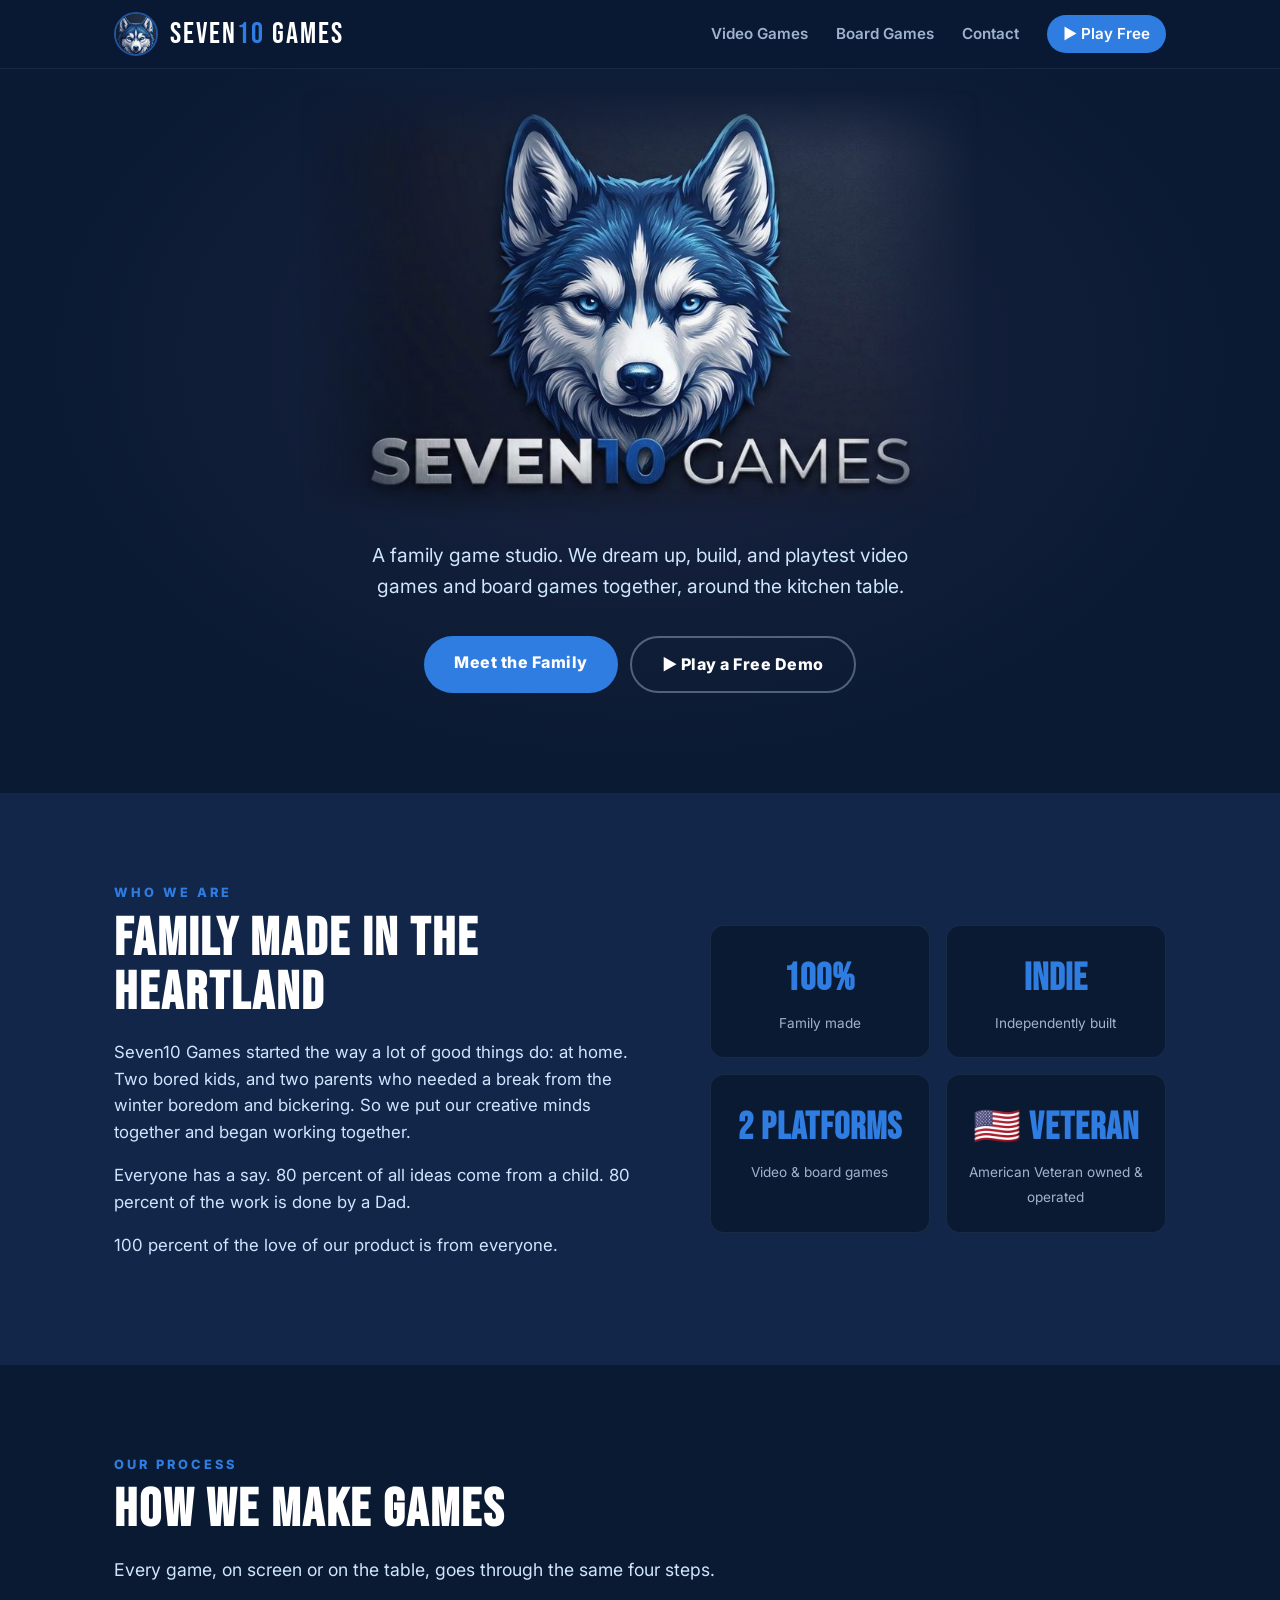
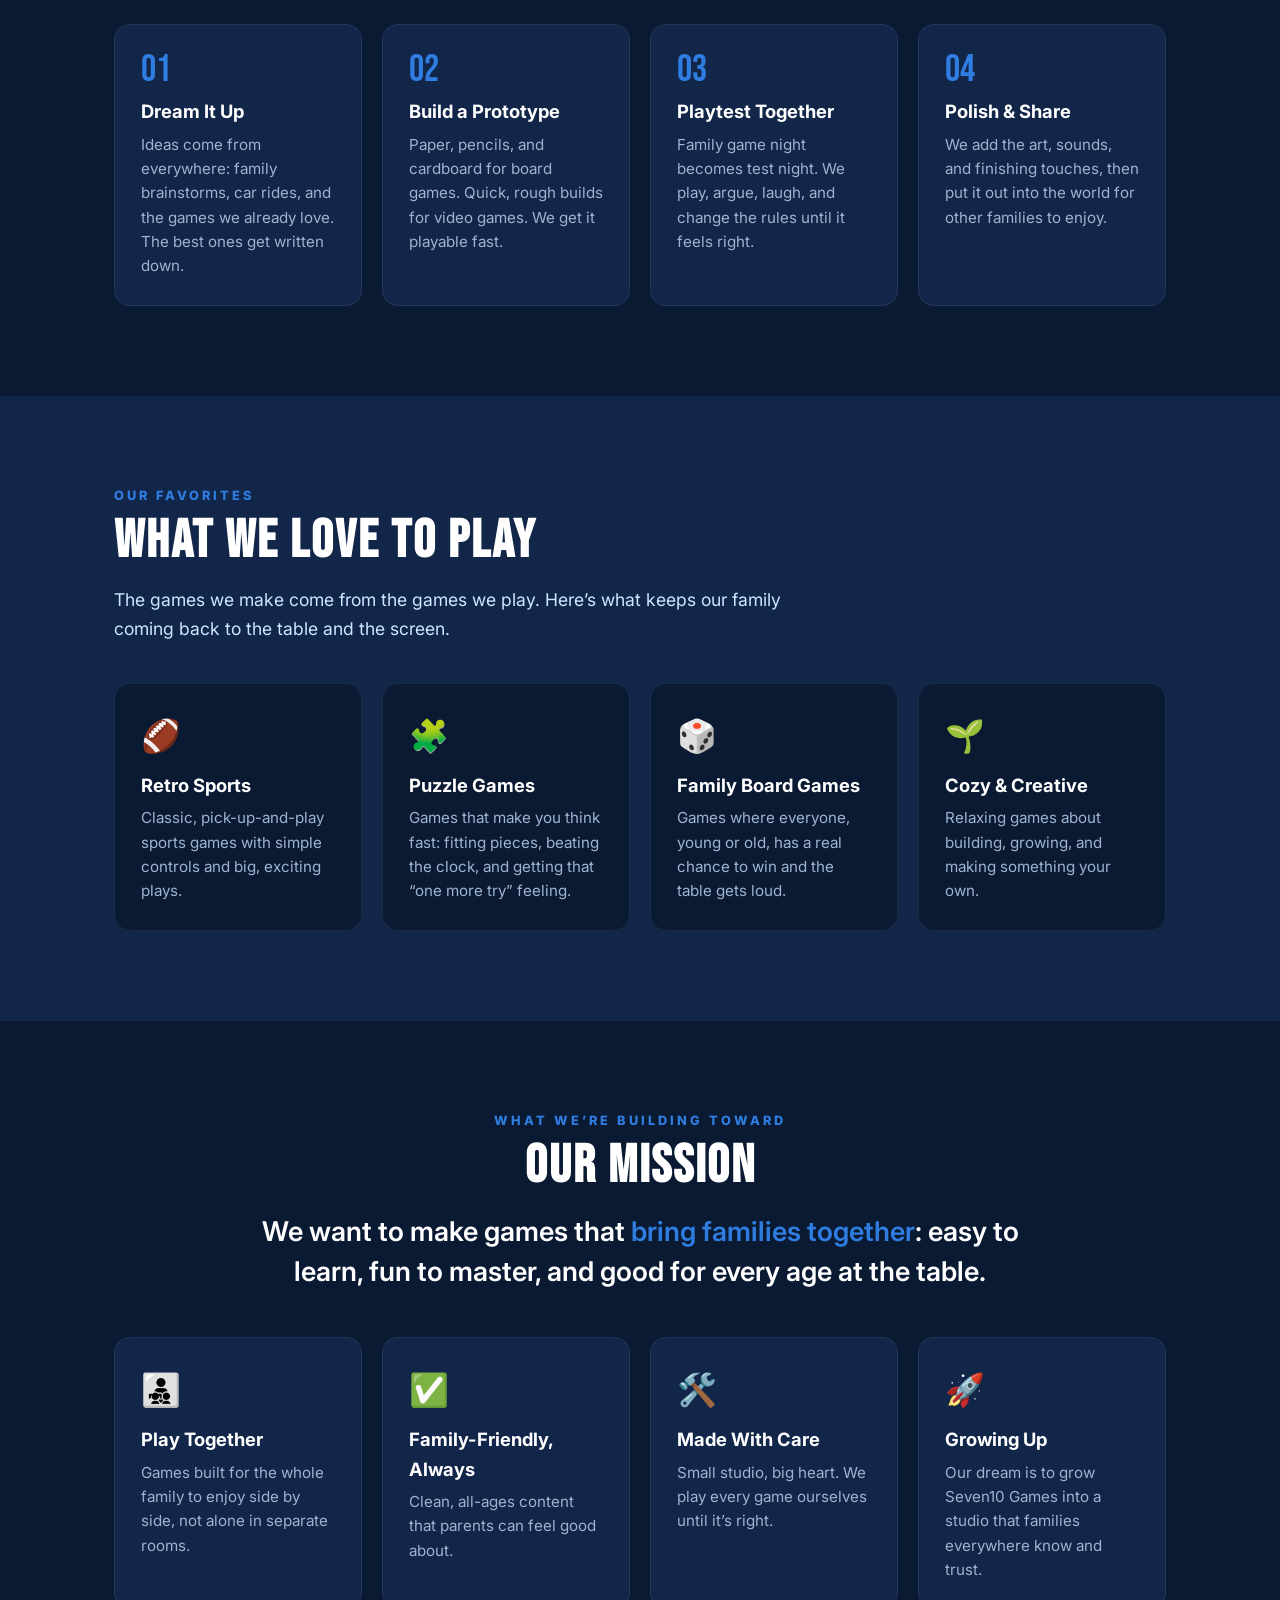
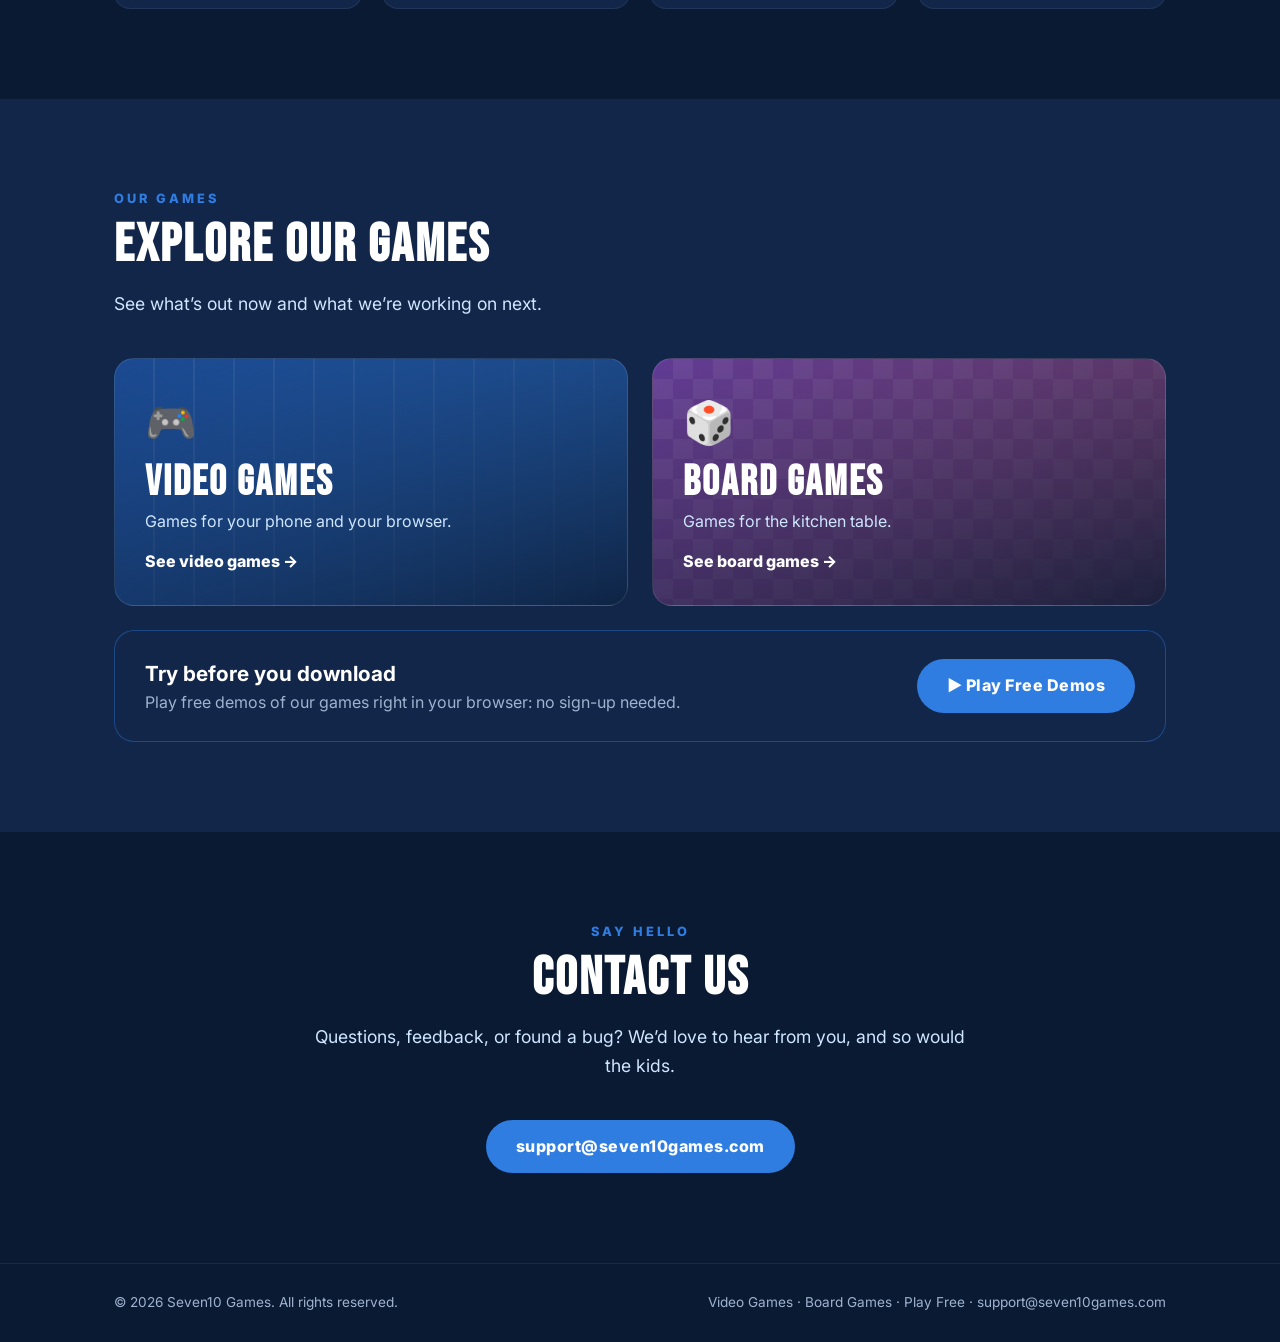
==== commit b3784dfa: "Add files via upload" ====
--- a/index.html
+++ b/index.html
@@ -26,7 +26,7 @@
   .story p{color:var(--ice);font-size:1.05rem;margin-bottom:16px}
   .stats{display:grid;grid-template-columns:1fr 1fr;gap:16px}
   .stat{background:var(--navy);border-radius:14px;padding:22px;text-align:center;border:1px solid rgba(207,230,255,.08)}
-  .stat b{display:block;font-family:"Bebas Neue",sans-serif;font-size:2.4rem;color:var(--blue);letter-spacing:1px}
+  .stat b{display:block;font-family:"Bebas Neue",sans-serif;font-size:clamp(1.7rem,3.2vw,2.4rem);color:var(--blue);letter-spacing:1px;white-space:nowrap}
   .stat span{color:var(--muted);font-size:.85rem}
 
   .mission{max-width:820px;margin:0 auto 44px;text-align:center;font-size:clamp(1.3rem,3vw,1.7rem);line-height:1.5;color:var(--white);font-weight:600}
@@ -89,15 +89,16 @@
   <div class="wrap story">
     <div>
       <div class="eyebrow">Who we are</div>
-      <h2>Made by Family</h2>
-      <p>Seven10 Games started the way a lot of good things do: at home, with family. What began as game nights and “what if we made our own?” turned into a real studio, run by a parent and two kids.</p>
-      <p>Everyone has a say. The kids pitch ideas, draw characters, and are our toughest playtesters. If a game isn’t fun for all of us, it doesn’t ship.</p>
+      <h2>Family Made in the Heartland</h2>
+      <p>Seven10 Games started the way a lot of good things do: at home. Two bored kids, and two parents who needed a break from the winter boredom and bickering. So we put our creative minds together and began working together.</p>
+      <p>Everyone has a say. 80 percent of all ideas come from a child. 80 percent of the work is done by a Dad.</p>
+      <p>100 percent of the love of our product is from everyone.</p>
     </div>
     <div class="stats">
       <div class="stat"><b>100%</b><span>Family made</span></div>
       <div class="stat"><b>Indie</b><span>Independently built</span></div>
-      <div class="stat"><b>2 Ways</b><span>Video &amp; board games</span></div>
-      <div class="stat"><b>USA</b><span>Made in the heartland</span></div>
+      <div class="stat"><b>2 Platforms</b><span>Video &amp; board games</span></div>
+      <div class="stat"><b>🇺🇸 Veteran</b><span>American Veteran owned &amp; operated</span></div>
     </div>
   </div>
 </section>
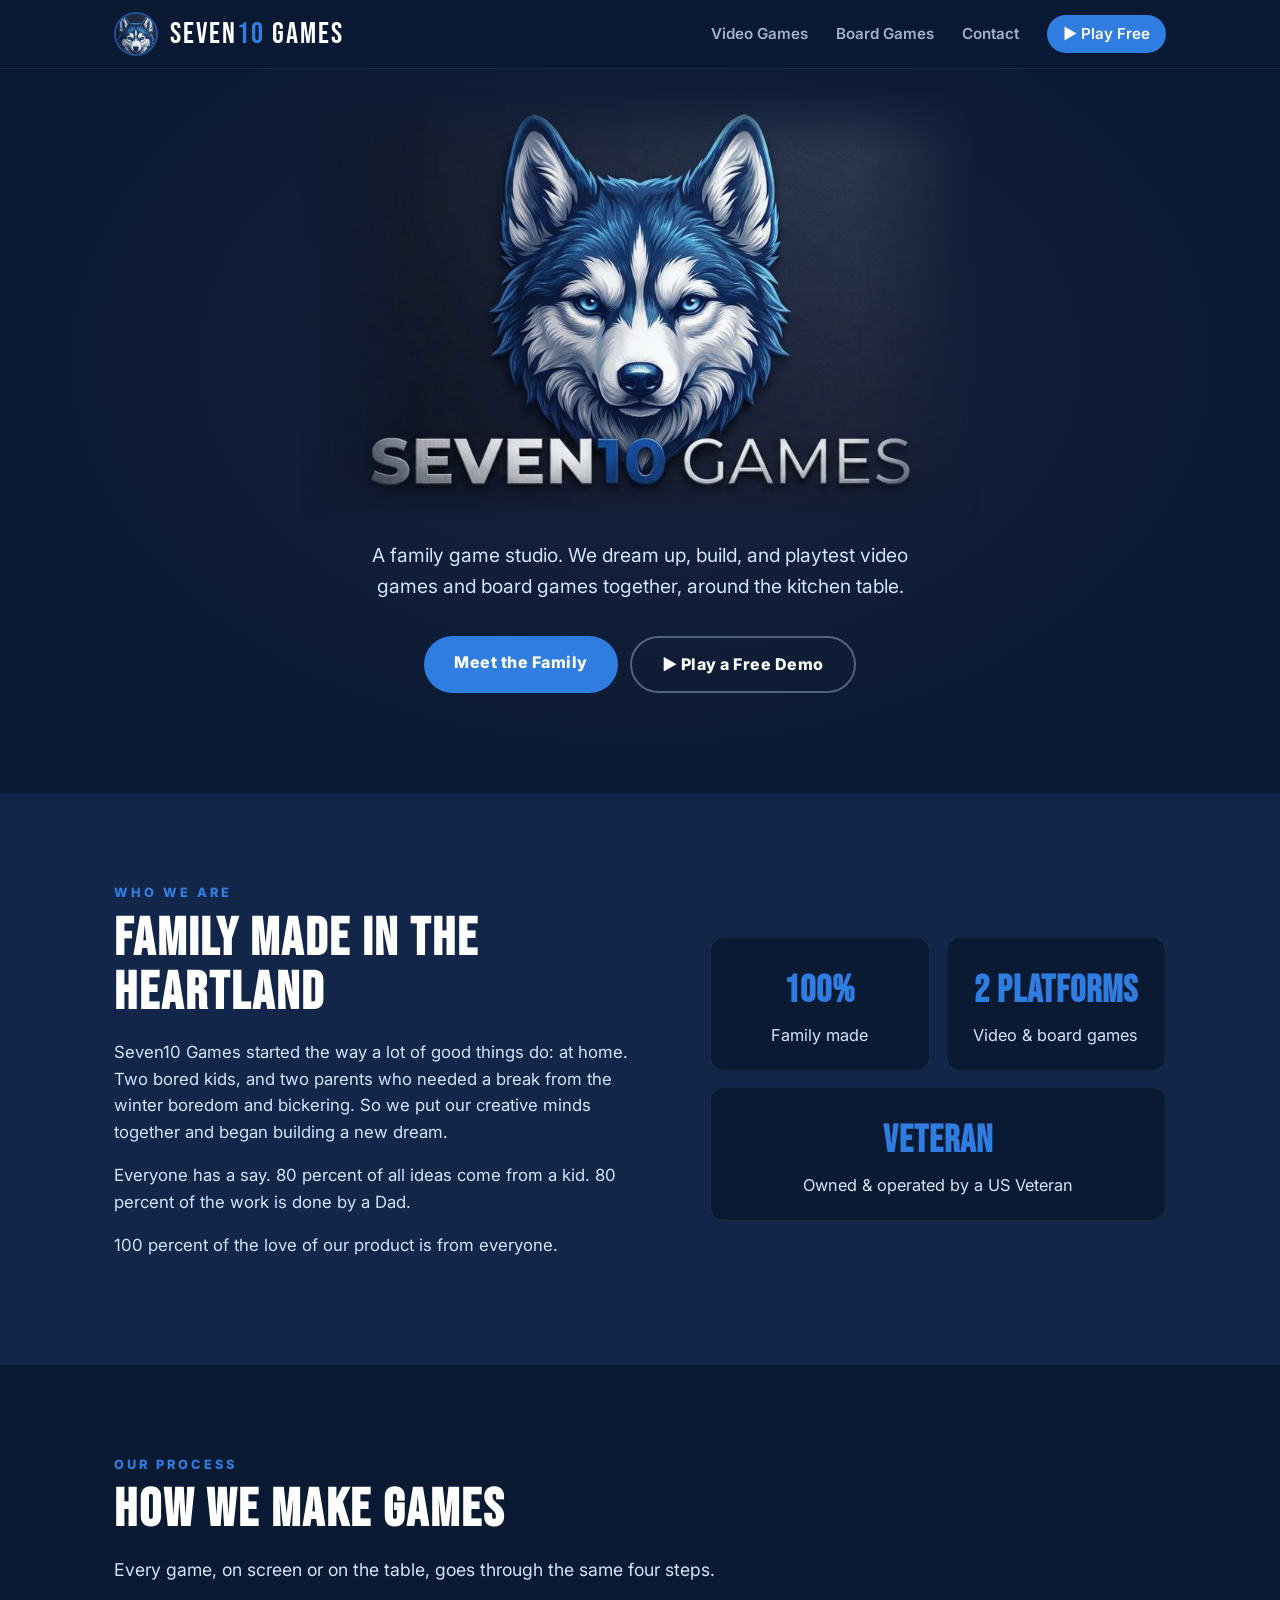
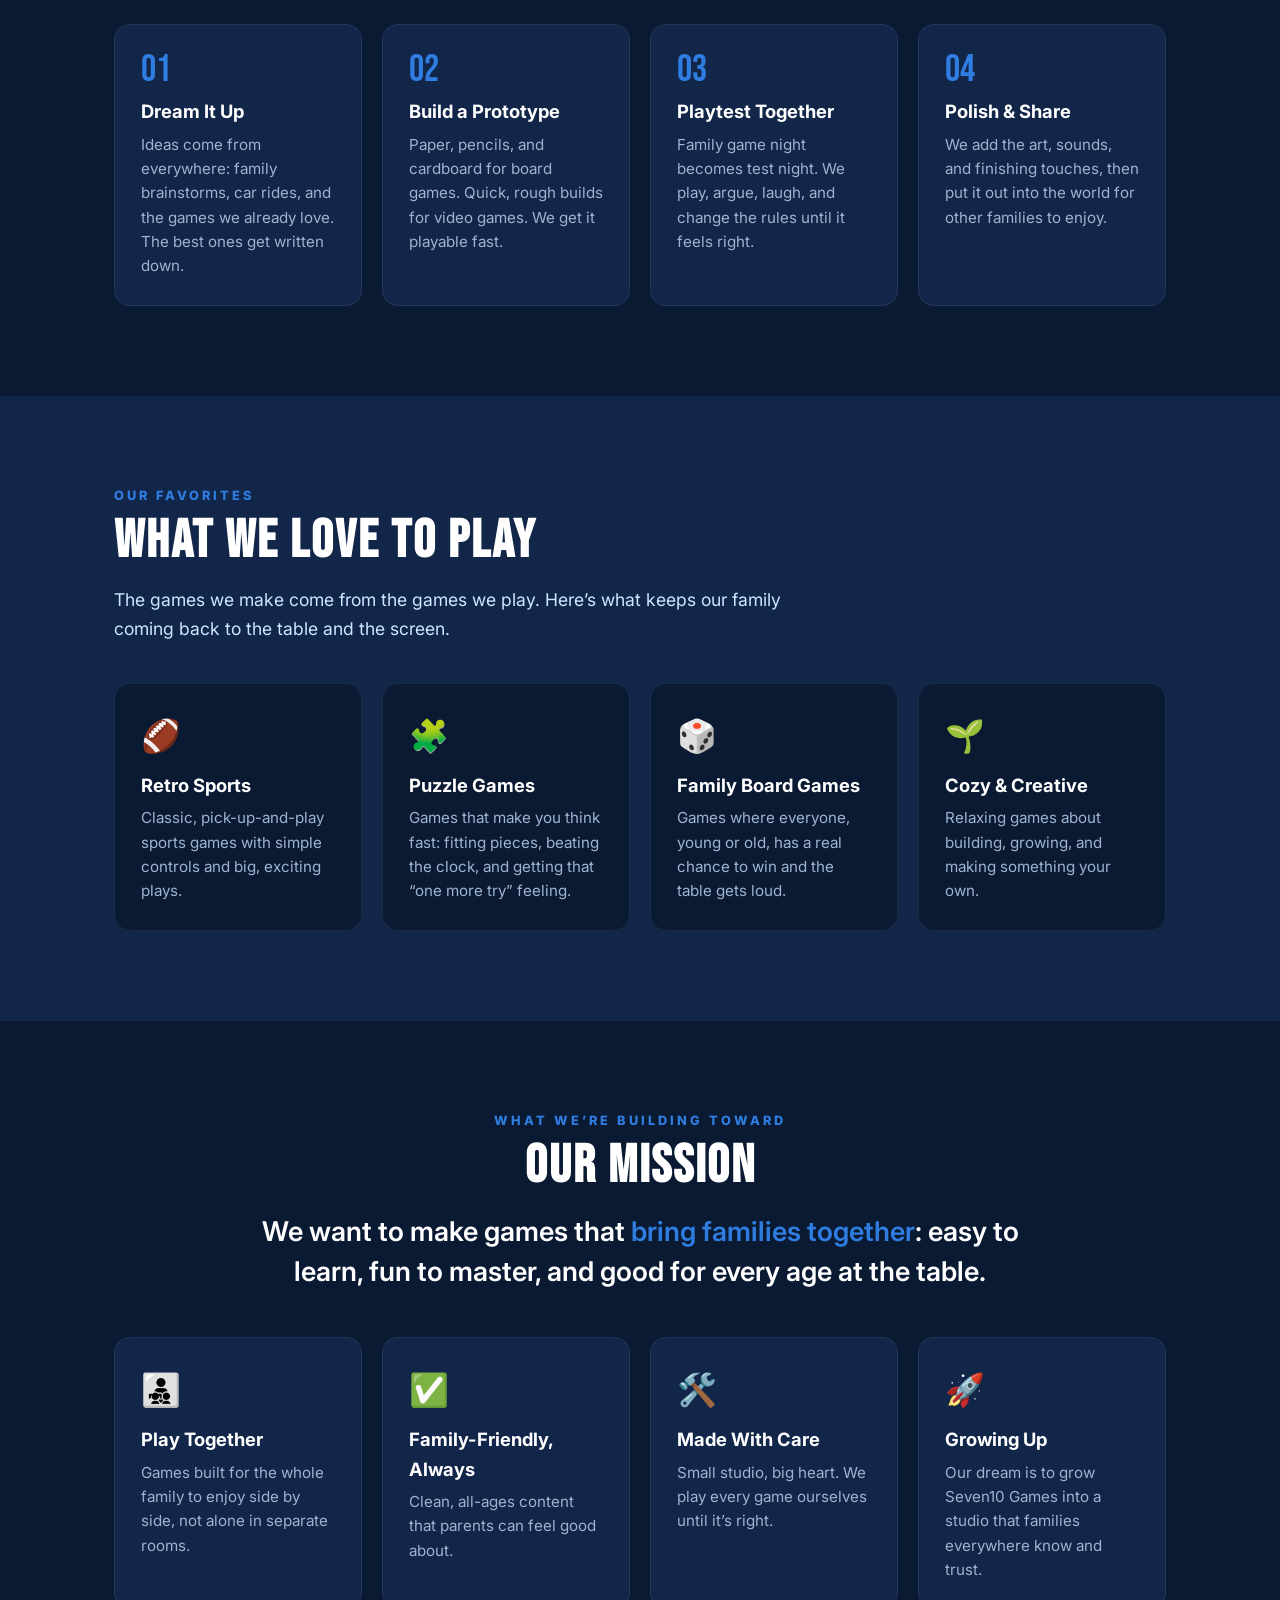
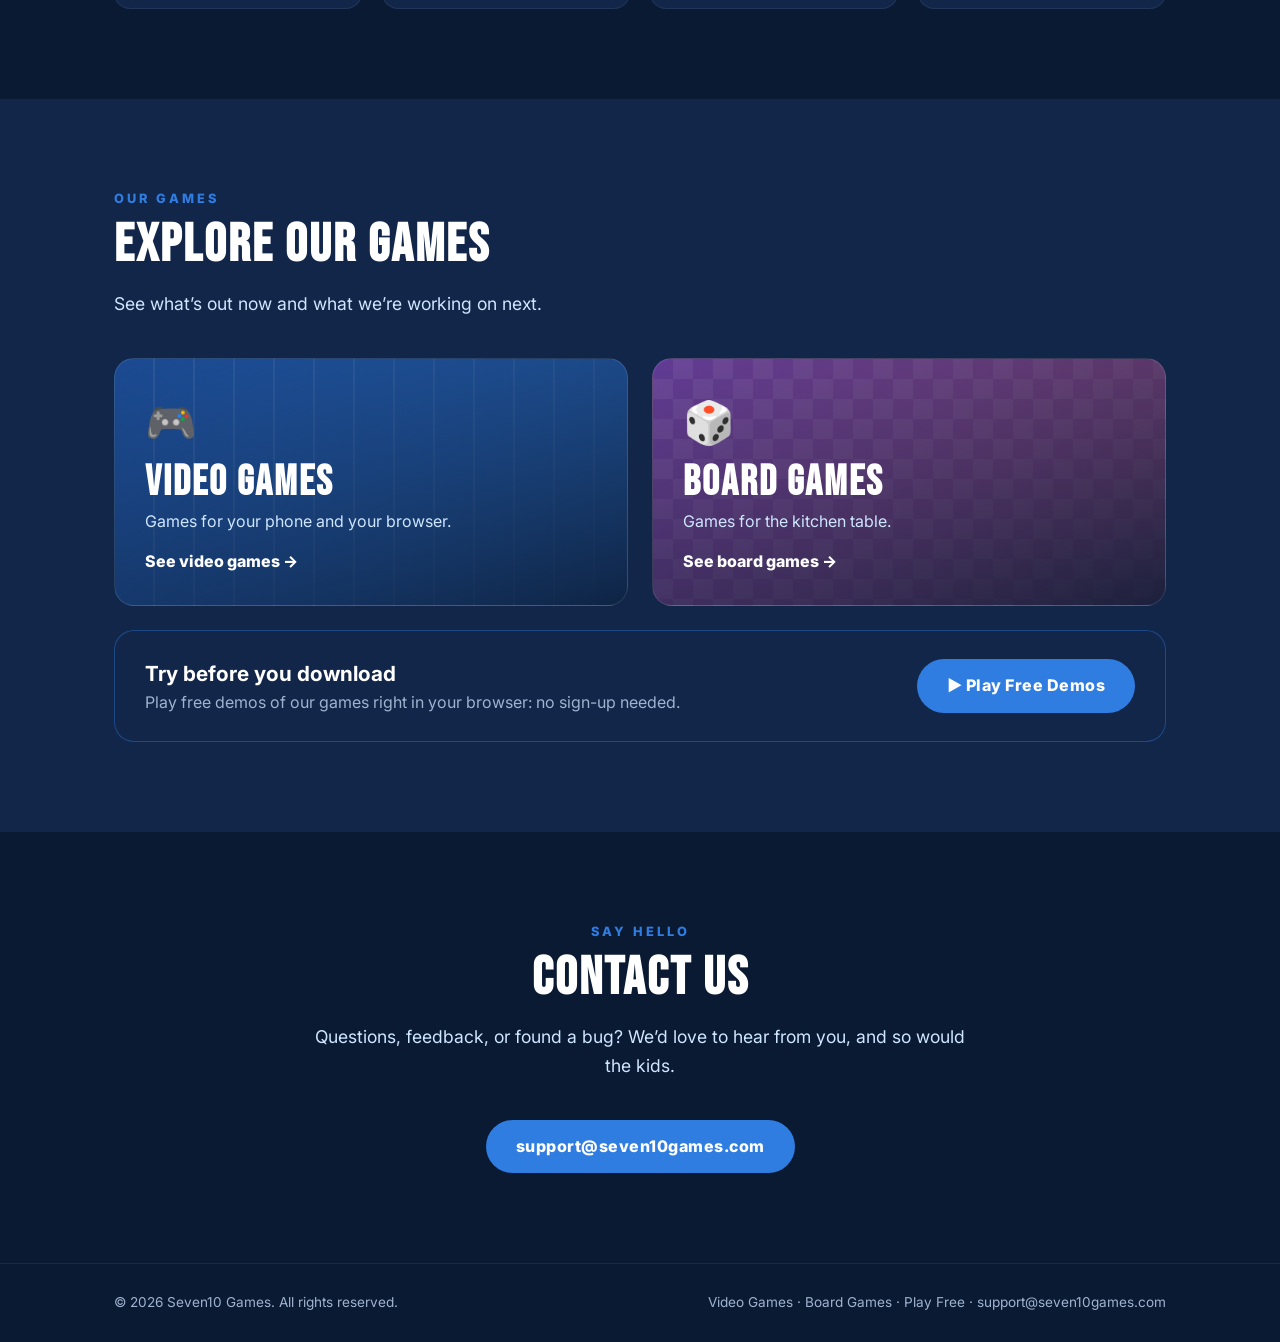
==== commit 6f9bea5f: "Add files via upload" ====
--- a/index.html
+++ b/index.html
@@ -27,7 +27,8 @@
   .stats{display:grid;grid-template-columns:1fr 1fr;gap:16px}
   .stat{background:var(--navy);border-radius:14px;padding:22px;text-align:center;border:1px solid rgba(207,230,255,.08)}
   .stat b{display:block;font-family:"Bebas Neue",sans-serif;font-size:clamp(1.7rem,3.2vw,2.4rem);color:var(--blue);letter-spacing:1px;white-space:nowrap}
-  .stat span{color:var(--muted);font-size:.85rem}
+  .stat span{color:var(--ice);font-size:1.02rem}
+  .stat.wide{grid-column:1 / -1}
 
   .mission{max-width:820px;margin:0 auto 44px;text-align:center;font-size:clamp(1.3rem,3vw,1.7rem);line-height:1.5;color:var(--white);font-weight:600}
   .mission span{color:var(--blue)}
@@ -90,15 +91,14 @@
     <div>
       <div class="eyebrow">Who we are</div>
       <h2>Family Made in the Heartland</h2>
-      <p>Seven10 Games started the way a lot of good things do: at home. Two bored kids, and two parents who needed a break from the winter boredom and bickering. So we put our creative minds together and began working together.</p>
-      <p>Everyone has a say. 80 percent of all ideas come from a child. 80 percent of the work is done by a Dad.</p>
+      <p>Seven10 Games started the way a lot of good things do: at home. Two bored kids, and two parents who needed a break from the winter boredom and bickering. So we put our creative minds together and began building a new dream.</p>
+      <p>Everyone has a say. 80 percent of all ideas come from a kid. 80 percent of the work is done by a Dad.</p>
       <p>100 percent of the love of our product is from everyone.</p>
     </div>
     <div class="stats">
       <div class="stat"><b>100%</b><span>Family made</span></div>
-      <div class="stat"><b>Indie</b><span>Independently built</span></div>
       <div class="stat"><b>2 Platforms</b><span>Video &amp; board games</span></div>
-      <div class="stat"><b>🇺🇸 Veteran</b><span>American Veteran owned &amp; operated</span></div>
+      <div class="stat wide"><b>Veteran</b><span>Owned &amp; operated by a US Veteran</span></div>
     </div>
   </div>
 </section>
